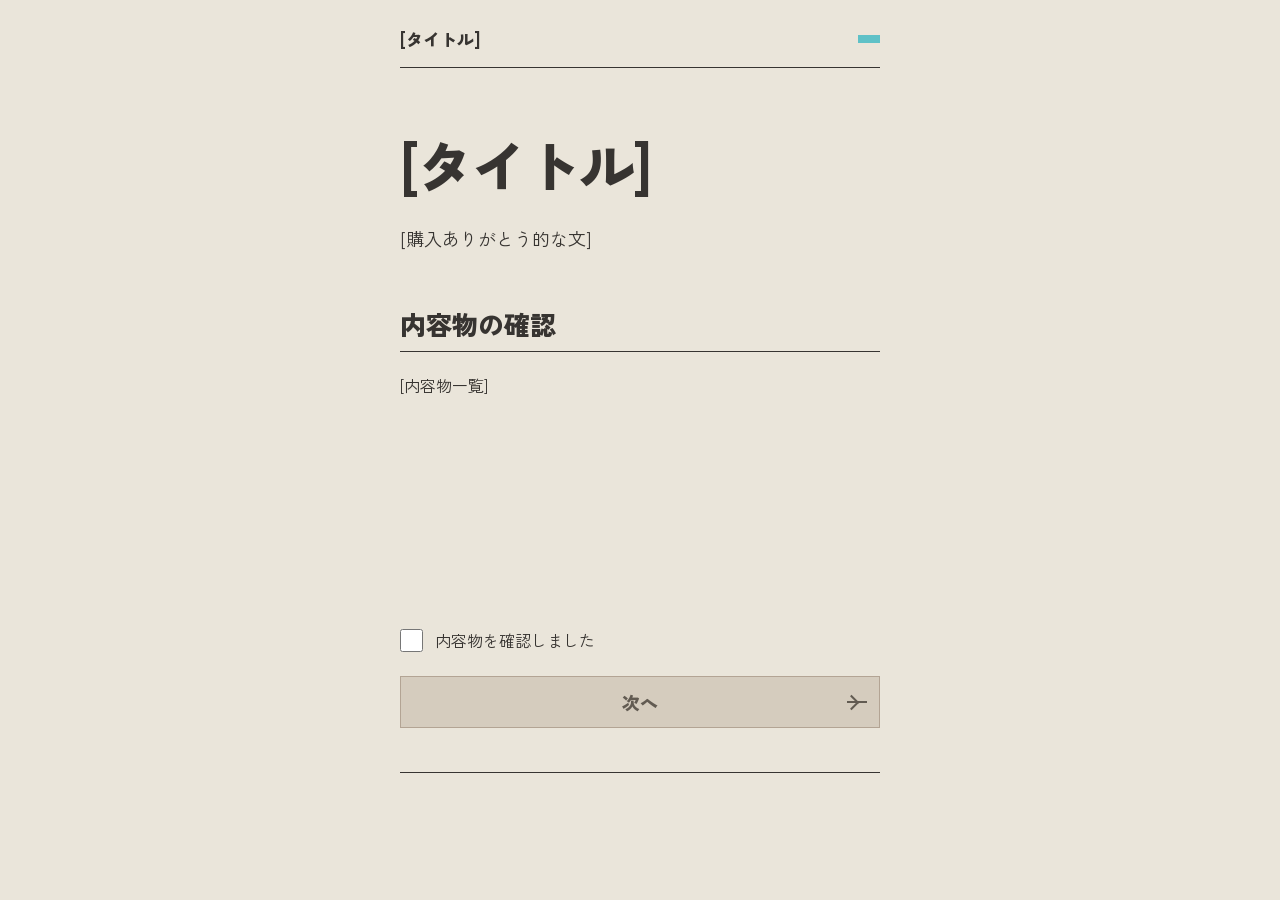
==== index.html @ 106fd38e "Publish puzzle companion website" ====
<!doctype html>
<html lang="ja">
<head>
  <meta charset="utf-8">
  <meta name="viewport" content="width=device-width, initial-scale=1">
  <meta name="theme-color" content="#eae5da">
  <meta name="robots" content="noindex,nofollow">
  <title>[タイトル]</title>
  <link rel="icon" href="data:,">
  <link rel="stylesheet" href="./styles.css">
  <script type="module" src="./app.mjs"></script>
</head>
<body>
  <header class="site-header"><a href="#top">[タイトル]</a><span class="header-mark" aria-hidden="true"></span></header>
  <main id="top">
    <section class="welcome" aria-labelledby="welcome-title">
      <h1 id="welcome-title">[タイトル]</h1>
      <p class="intro-copy">[購入ありがとう的な文]</p>
      <div class="contents"><h2>内容物の確認</h2><p>[内容物一覧]</p></div>
      <div class="start-controls"><label class="confirmation"><input id="contents-confirmed" type="checkbox">内容物を確認しました</label>
      <button id="start" class="primary" disabled>次へ<span class="arrow" aria-hidden="true"></span></button></div>
    </section>
    <div id="journey"></div>
    <p id="global-status" role="status" aria-live="polite"></p>
    <button id="retry" class="text-button" hidden>読み込みを再試行</button>
    <noscript>このページを遊ぶにはJavaScriptを有効にしてください。</noscript>
  </main>
  <footer><button id="reset" class="text-button" hidden>最初からやり直す</button></footer>
  <dialog id="reset-dialog"><h2>最初からやり直しますか？</h2><p>この端末に保存した進行状況を消去します。</p><form method="dialog"><button value="cancel" autofocus>戻る</button><button value="reset">やり直す</button></form></dialog>
<dialog id="incomplete-dialog" role="alertdialog" aria-labelledby="incomplete-message"><p id="incomplete-message">すべての回答欄を埋める必要があります。</p><form method="dialog"><button autofocus>OK</button></form></dialog>
</body>
</html>
---- styles.css ----
@font-face{font-family:Zen;src:url('./assets/ZenKakuGothicNew-Regular.ttf') format('truetype');font-weight:400;font-display:swap}
@font-face{font-family:Zen;src:url('./assets/ZenKakuGothicNew-Black.ttf') format('truetype');font-weight:900;font-display:swap}
:root{--base:#eae5da;--ink:#373431;--sub:#b3a494;--accent:#5fc1c7;--surface:#f8f5ef;--step:#373431;--step-ink:#fff;--error:#a62516;font-family:Zen,'Hiragino Kaku Gothic ProN','Yu Gothic',sans-serif;color:var(--ink);background:var(--base);font-synthesis:none;scroll-behavior:smooth;scrollbar-color:var(--sub) var(--base)}
*{box-sizing:border-box}body{margin:0;padding:0 24px}button,input,a{-webkit-tap-highlight-color:transparent}button,input{font:inherit}button{cursor:pointer}button:disabled{cursor:default}a{color:inherit;text-underline-offset:4px}::selection{background:var(--accent);color:var(--ink)}:focus-visible{outline:3px solid var(--accent);outline-offset:4px}button:focus-visible,input:focus-visible{outline-color:var(--ink)}[hidden]{display:none!important}
.site-header,main,footer{width:min(100%,480px);margin-inline:auto}.site-header{padding:26px 0 16px;border-bottom:1px solid var(--ink);display:flex;align-items:center;justify-content:space-between}.site-header a{font-size:17px;font-weight:900;text-decoration:none}.header-mark{width:22px;height:8px;background:var(--accent)}h1,h2,h3,p{margin:0}h1,h2,h3{font-weight:900;line-height:1.3}h1{font-size:clamp(38px,10vw,56px);letter-spacing:-.035em;margin:46px 0 20px}p{line-height:1.9;font-size:16px;white-space:pre-line}.intro-copy{font-size:18px}.welcome{min-height:min(740px,calc(100svh - 150px));display:flex;flex-direction:column}.contents{margin-top:52px}.contents h2{font-size:26px;border-bottom:1px solid var(--ink);padding-bottom:10px}.contents p{padding-top:18px}.start-controls{margin-top:auto;padding-top:70px}.confirmation{display:flex;align-items:center;gap:12px;font-size:16px;cursor:pointer;margin-bottom:24px}.confirmation input{width:23px;height:23px;accent-color:var(--ink);margin:0;flex:none}.primary{border:1px solid transparent;border-radius:0;display:flex;align-items:center;justify-content:center;gap:20px;width:100%;min-height:52px;padding:12px 38px;font-size:18px;font-weight:900;color:var(--step-ink);background:var(--step);position:relative;transition:background .18s,transform .18s}.primary:hover:not(:disabled){filter:brightness(.92)}.primary:active:not(:disabled){transform:translateY(1px)}.primary:disabled{background:#d5ccbe;color:#625b52;border-color:var(--sub)}.arrow{width:20px;height:12px;position:absolute;right:22px;top:calc(50% - 6px)}.arrow:before{content:'';position:absolute;width:20px;height:2px;background:currentColor;top:5px}.arrow:after{content:'';position:absolute;width:9px;height:9px;right:0;top:1px;border-top:2px solid currentColor;border-right:2px solid currentColor;transform:rotate(45deg)}
.chapter{padding-top:64px;scroll-margin-top:24px}.chapter+.chapter{margin-top:44px}.chapter-heading{font-size:clamp(44px,14vw,70px);letter-spacing:-.04em;border-bottom:2px solid var(--step);padding-bottom:9px;color:var(--step);line-height:1.1}.chapter[data-number="3"] .chapter-heading{color:var(--ink)}.chapter-body{margin-top:18px}.introduction .chapter-heading{font-size:42px}.introduction .primary{margin-top:32px}.answer-form{margin-top:44px;scroll-margin-top:16px}.fields{display:grid;gap:10px;counter-reset:answer}.answer-row{display:grid;grid-template-columns:minmax(0,1fr) 24px;align-items:center;gap:12px;min-width:0}.answer-row input{border:1px solid var(--sub);background:var(--surface);color:var(--ink);width:100%;min-width:0;height:44px;border-radius:0;padding:6px 12px;font-size:16px;caret-color:var(--step)}.answer-row input::placeholder{color:#70685f;opacity:1}.answer-row input:focus{border-color:var(--step)}.answer-row[data-result="correct"] input{border-color:#007c54}.answer-row[data-result="incorrect"] input{border-color:var(--error)}.result{width:24px;height:24px;display:grid;place-items:center;color:var(--sub)}.result svg{width:21px;height:21px;fill:none;stroke:currentColor;stroke-width:2.5;stroke-linecap:round;stroke-linejoin:round}.answer-row[data-result="correct"] .result{color:#007c54}.answer-row[data-result="incorrect"] .result{color:var(--error)}.treasure-label{font-size:14px;font-weight:900;margin:14px 0 6px}.form-status{min-height:28px;font-size:13px;line-height:1.5;padding-top:8px}.answer-form .primary{margin-top:10px}.complete-note{font-size:16px;font-weight:900;color:var(--step);padding:16px 0;border-bottom:1px solid var(--sub)}.chapter[data-number="3"] .complete-note{color:var(--ink)}.area{margin-top:32px}.area-placeholder{min-height:180px;border:1px solid var(--sub);display:grid;place-items:center;padding:20px;font-size:14px;text-align:center;background:transparent}.area img{display:block;width:100%;height:auto}.continue{margin-top:24px}.clear-title{font-size:64px;letter-spacing:-.04em;border-bottom:2px solid var(--ink);padding-bottom:12px}.clear .chapter-body{margin-bottom:24px}.clear-links{margin:24px 0;display:grid;gap:12px}.pending-link{border-bottom:1px solid var(--sub);padding:14px 0;font-size:15px}.text-button{border:0;background:none;text-decoration:underline;text-underline-offset:4px;font-size:13px;padding:8px 0;color:var(--ink)}footer{margin-top:44px;padding:18px 0 30px;border-top:1px solid var(--ink);display:flex;justify-content:space-between;align-items:center;font-size:12px;gap:18px}#global-status{font-size:14px;margin-top:16px}dialog{width:min(90%,420px);border:1px solid var(--ink);padding:28px;background:var(--base);color:var(--ink)}dialog::backdrop{background:#37343188}dialog h2{font-size:22px;margin-bottom:16px}dialog form{display:flex;justify-content:flex-end;gap:20px;margin-top:24px}dialog button{padding:10px 16px;border:1px solid var(--ink);background:var(--ink);color:var(--base);font-size:16px}dialog button[value="cancel"]{background:transparent;color:var(--ink)}
.reveal{animation:unfold .45s cubic-bezier(.16,1,.3,1)}@keyframes unfold{from{clip-path:inset(0 0 30% 0);transform:translateY(12px)}to{clip-path:inset(0);transform:translateY(0)}}
@media(min-width:800px){body{padding-inline:48px}.site-header,main,footer{max-width:480px}.welcome{min-height:660px}h1{margin-top:60px}.chapter{padding-top:72px}}
@media(max-height:740px){.welcome{min-height:calc(100svh - 150px)}.start-controls{padding-top:38px}.contents{margin-top:32px}.answer-form{margin-top:28px}.fields{gap:6px}.answer-row input{height:38px}.treasure-label{margin-top:10px}.answer-form .primary{min-height:44px;padding-block:8px}}
@media(max-height:500px) and (min-width:500px){.fields{grid-template-columns:1fr 1fr;column-gap:16px}.answer-row{gap:6px;grid-template-columns:minmax(0,1fr) 20px}.answer-form{margin-top:24px}.treasure-label{margin:4px 0 3px;line-height:1.3}.form-status{min-height:22px;padding-top:4px}.answer-form .primary{margin-top:6px}.welcome{min-height:auto}.start-controls{padding-top:36px}}
@media(prefers-reduced-motion:reduce){:root{scroll-behavior:auto}*,*:before,*:after{animation:none!important;transition:none!important}}

.answer-form .form-status:empty{display:none}.answer-form > .primary{margin-top:24px}
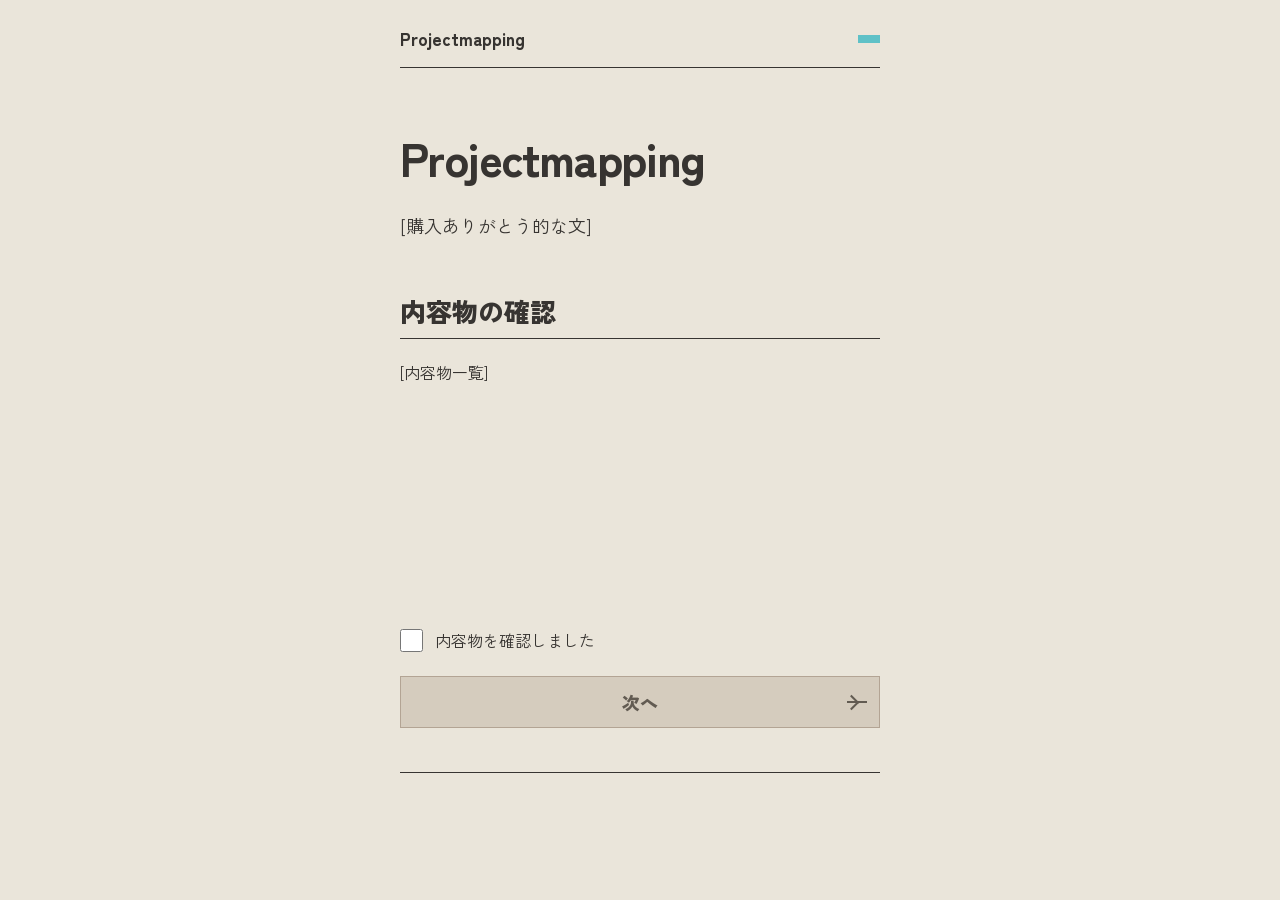
==== commit 11d9e343: "Add story copy and stable text reveal with Area headings" ====
--- a/index.html
+++ b/index.html
@@ -5,16 +5,16 @@
   <meta name="viewport" content="width=device-width, initial-scale=1">
   <meta name="theme-color" content="#eae5da">
   <meta name="robots" content="noindex,nofollow">
-  <title>[タイトル]</title>
+  <title>Projectmapping</title>
   <link rel="icon" href="data:,">
   <link rel="stylesheet" href="./styles.css">
   <script type="module" src="./app.mjs"></script>
 </head>
 <body>
-  <header class="site-header"><a href="#top">[タイトル]</a><span class="header-mark" aria-hidden="true"></span></header>
+  <header class="site-header"><a href="#top">Projectmapping</a><span class="header-mark" aria-hidden="true"></span></header>
   <main id="top">
     <section class="welcome" aria-labelledby="welcome-title">
-      <h1 id="welcome-title">[タイトル]</h1>
+      <h1 id="welcome-title">Projectmapping</h1>
       <p class="intro-copy">[購入ありがとう的な文]</p>
       <div class="contents"><h2>内容物の確認</h2><p>[内容物一覧]</p></div>
       <div class="start-controls"><label class="confirmation"><input id="contents-confirmed" type="checkbox">内容物を確認しました</label>
--- a/styles.css
+++ b/styles.css
@@ -11,3 +11,17 @@
 @media(prefers-reduced-motion:reduce){:root{scroll-behavior:auto}*,*:before,*:after{animation:none!important;transition:none!important}}
 
 .answer-form .form-status:empty{display:none}.answer-form > .primary{margin-top:24px}
+
+h1{font-size:clamp(28px,8vw,46px);overflow-wrap:anywhere}
+.clear-title{font-size:clamp(40px,11vw,60px)}
+.story{display:grid;gap:24px}
+.story p,.story li{font-size:16px;line-height:1.9;white-space:pre-line;overflow-wrap:anywhere}
+.story-heading{font-size:21px;margin-top:12px}
+.story-list{margin:0;padding-left:1.4em;display:grid;gap:12px}
+.story-notice{border-left:3px solid var(--step);padding:12px 16px;background:var(--surface)}
+.story .area{margin-top:0}
+.sr-only{position:absolute;width:1px;height:1px;padding:0;margin:-1px;overflow:hidden;clip-path:inset(50%);white-space:nowrap;border:0}
+.typed-char{opacity:0}
+.is-reading .typed-char{animation:letter-in 1ms linear var(--letter-delay) forwards}
+@keyframes letter-in{to{opacity:1}}
+@media(prefers-reduced-motion:reduce){.typed-char{opacity:1}}
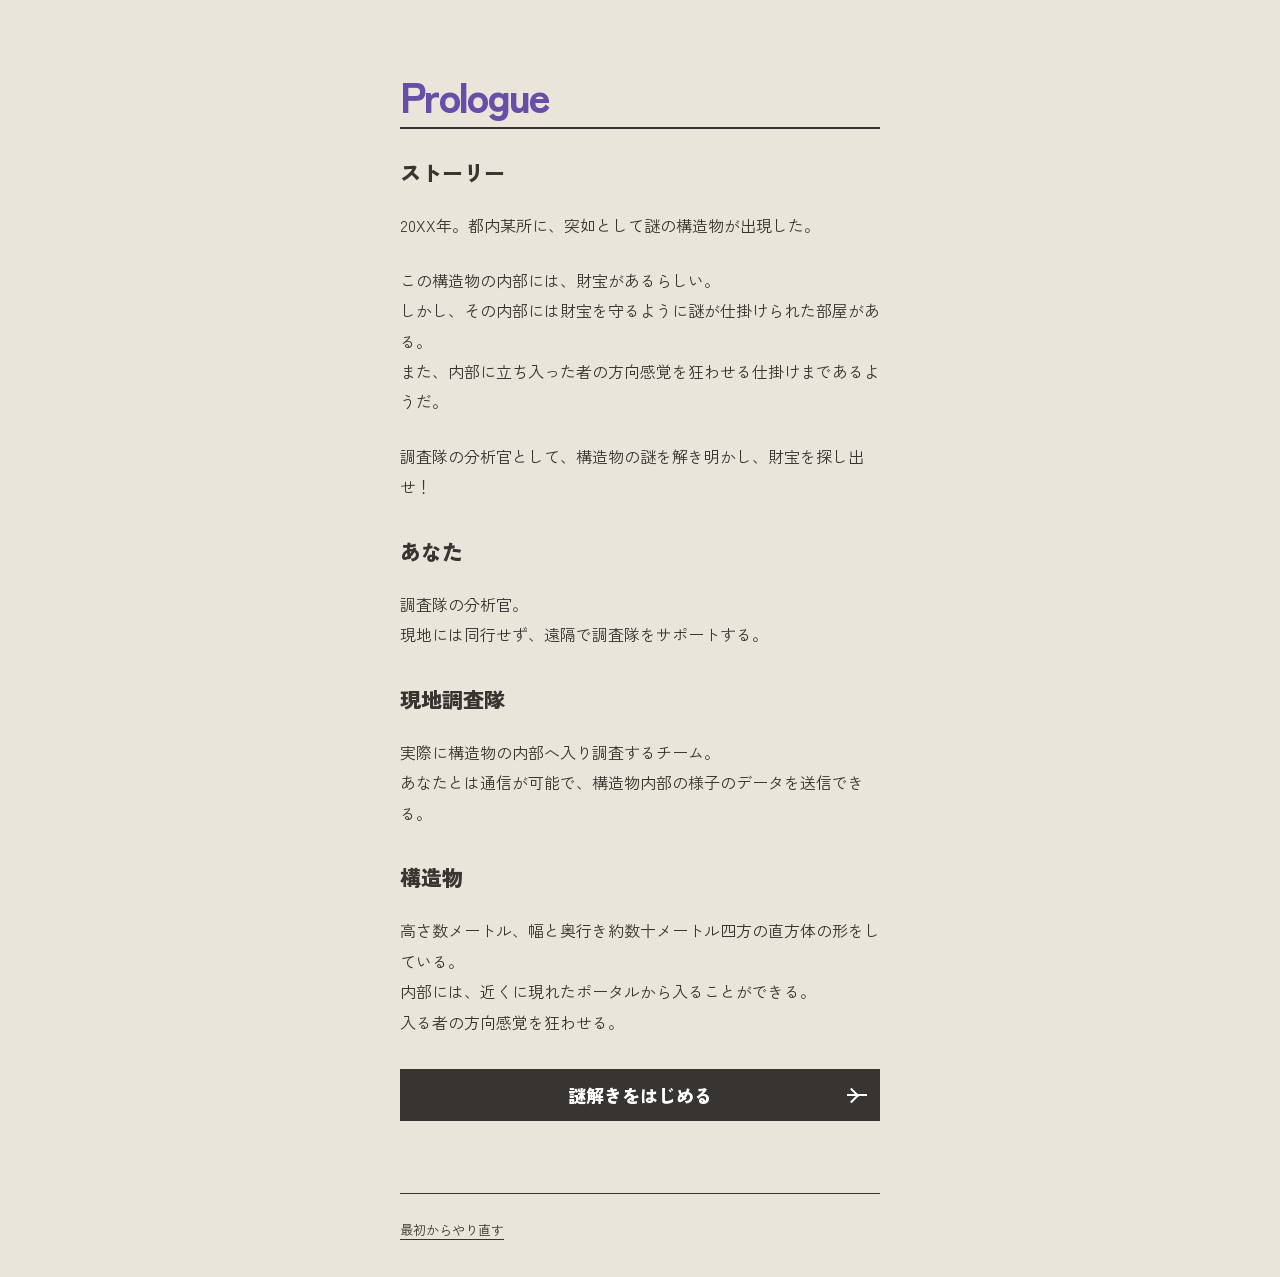
==== commit 579d007b: "Sequence story text, preserve document colors, and start at Prologue" ====
--- a/index.html
+++ b/index.html
@@ -11,15 +11,7 @@
   <script type="module" src="./app.mjs"></script>
 </head>
 <body>
-  <header class="site-header"><a href="#top">Projectmapping</a><span class="header-mark" aria-hidden="true"></span></header>
   <main id="top">
-    <section class="welcome" aria-labelledby="welcome-title">
-      <h1 id="welcome-title">Projectmapping</h1>
-      <p class="intro-copy">[購入ありがとう的な文]</p>
-      <div class="contents"><h2>内容物の確認</h2><p>[内容物一覧]</p></div>
-      <div class="start-controls"><label class="confirmation"><input id="contents-confirmed" type="checkbox">内容物を確認しました</label>
-      <button id="start" class="primary" disabled>次へ<span class="arrow" aria-hidden="true"></span></button></div>
-    </section>
     <div id="journey"></div>
     <p id="global-status" role="status" aria-live="polite"></p>
     <button id="retry" class="text-button" hidden>読み込みを再試行</button>
--- a/styles.css
+++ b/styles.css
@@ -25,3 +25,5 @@
 .is-reading .typed-char{animation:letter-in 1ms linear var(--letter-delay) forwards}
 @keyframes letter-in{to{opacity:1}}
 @media(prefers-reduced-motion:reduce){.typed-char{opacity:1}}
+
+.is-complete .typed-char{opacity:1;animation:none}
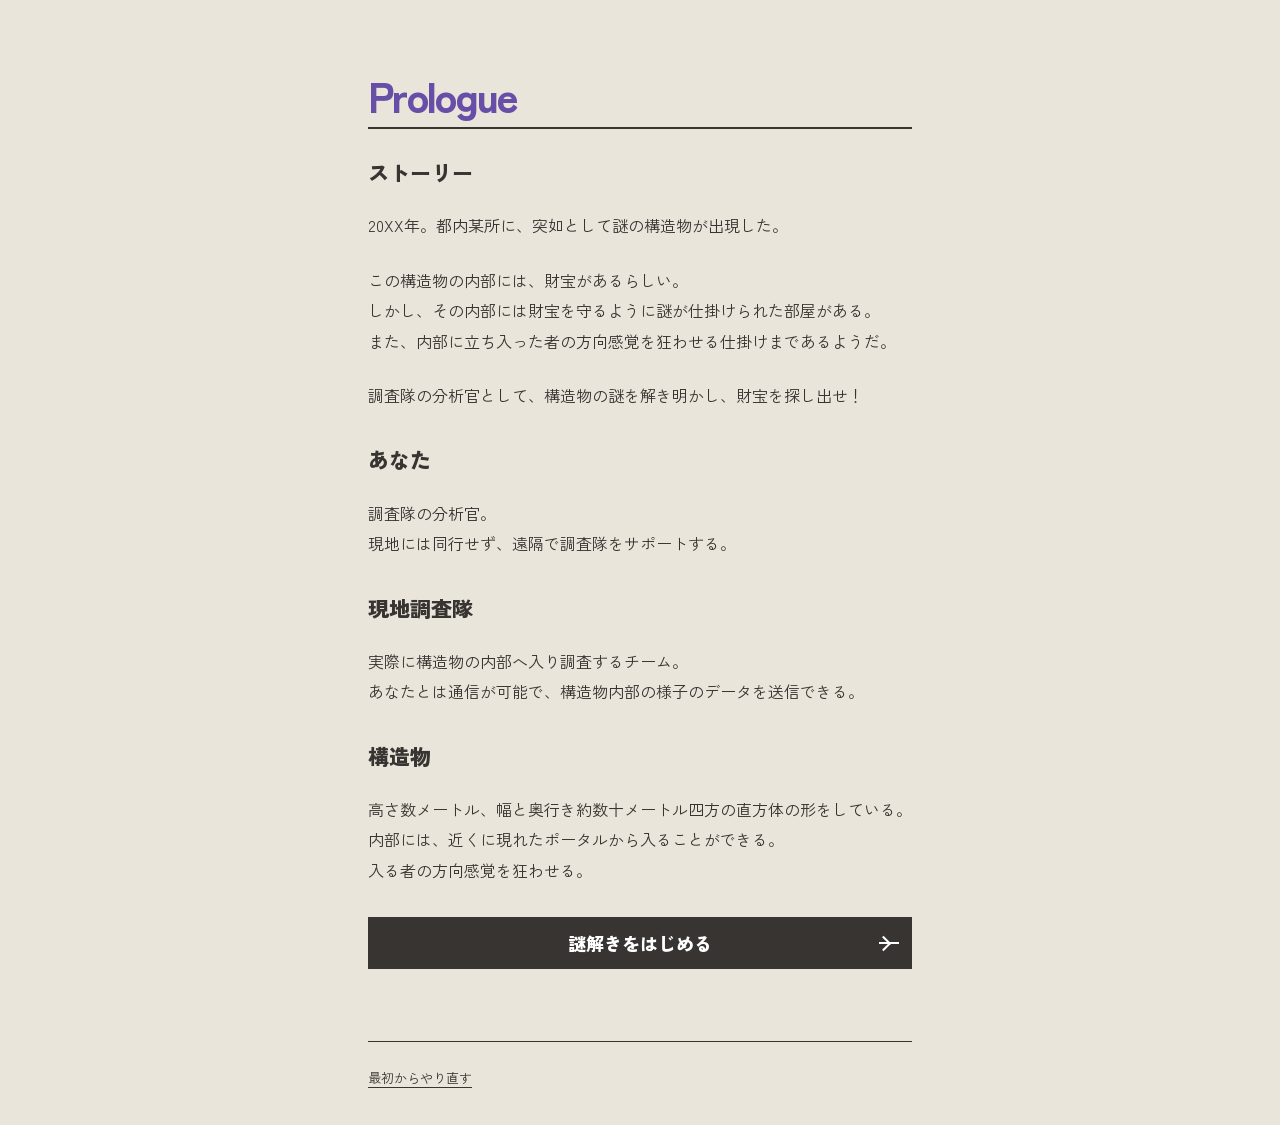
==== commit 55fa5cf0: "Keep solved answer fields across reloads and unify labels" ====
--- a/index.html
+++ b/index.html
@@ -19,6 +19,6 @@
   </main>
   <footer><button id="reset" class="text-button" hidden>最初からやり直す</button></footer>
   <dialog id="reset-dialog"><h2>最初からやり直しますか？</h2><p>この端末に保存した進行状況を消去します。</p><form method="dialog"><button value="cancel" autofocus>戻る</button><button value="reset">やり直す</button></form></dialog>
-<dialog id="incomplete-dialog" role="alertdialog" aria-labelledby="incomplete-message"><p id="incomplete-message">すべての回答欄を埋める必要があります。</p><form method="dialog"><button autofocus>OK</button></form></dialog>
+<dialog id="incomplete-dialog" role="alertdialog" aria-labelledby="incomplete-message"><p id="incomplete-message">すべての解答欄を埋める必要があります。</p><form method="dialog"><button autofocus>OK</button></form></dialog>
 </body>
 </html>
--- a/styles.css
+++ b/styles.css
@@ -1,11 +1,11 @@
 @font-face{font-family:Zen;src:url('./assets/ZenKakuGothicNew-Regular.ttf') format('truetype');font-weight:400;font-display:swap}
 @font-face{font-family:Zen;src:url('./assets/ZenKakuGothicNew-Black.ttf') format('truetype');font-weight:900;font-display:swap}
 :root{--base:#eae5da;--ink:#373431;--sub:#b3a494;--accent:#5fc1c7;--surface:#f8f5ef;--step:#373431;--step-ink:#fff;--error:#a62516;font-family:Zen,'Hiragino Kaku Gothic ProN','Yu Gothic',sans-serif;color:var(--ink);background:var(--base);font-synthesis:none;scroll-behavior:smooth;scrollbar-color:var(--sub) var(--base)}
-*{box-sizing:border-box}body{margin:0;padding:0 24px}button,input,a{-webkit-tap-highlight-color:transparent}button,input{font:inherit}button{cursor:pointer}button:disabled{cursor:default}a{color:inherit;text-underline-offset:4px}::selection{background:var(--accent);color:var(--ink)}:focus-visible{outline:3px solid var(--accent);outline-offset:4px}button:focus-visible,input:focus-visible{outline-color:var(--ink)}[hidden]{display:none!important}
-.site-header,main,footer{width:min(100%,480px);margin-inline:auto}.site-header{padding:26px 0 16px;border-bottom:1px solid var(--ink);display:flex;align-items:center;justify-content:space-between}.site-header a{font-size:17px;font-weight:900;text-decoration:none}.header-mark{width:22px;height:8px;background:var(--accent)}h1,h2,h3,p{margin:0}h1,h2,h3{font-weight:900;line-height:1.3}h1{font-size:clamp(38px,10vw,56px);letter-spacing:-.035em;margin:46px 0 20px}p{line-height:1.9;font-size:16px;white-space:pre-line}.intro-copy{font-size:18px}.welcome{min-height:min(740px,calc(100svh - 150px));display:flex;flex-direction:column}.contents{margin-top:52px}.contents h2{font-size:26px;border-bottom:1px solid var(--ink);padding-bottom:10px}.contents p{padding-top:18px}.start-controls{margin-top:auto;padding-top:70px}.confirmation{display:flex;align-items:center;gap:12px;font-size:16px;cursor:pointer;margin-bottom:24px}.confirmation input{width:23px;height:23px;accent-color:var(--ink);margin:0;flex:none}.primary{border:1px solid transparent;border-radius:0;display:flex;align-items:center;justify-content:center;gap:20px;width:100%;min-height:52px;padding:12px 38px;font-size:18px;font-weight:900;color:var(--step-ink);background:var(--step);position:relative;transition:background .18s,transform .18s}.primary:hover:not(:disabled){filter:brightness(.92)}.primary:active:not(:disabled){transform:translateY(1px)}.primary:disabled{background:#d5ccbe;color:#625b52;border-color:var(--sub)}.arrow{width:20px;height:12px;position:absolute;right:22px;top:calc(50% - 6px)}.arrow:before{content:'';position:absolute;width:20px;height:2px;background:currentColor;top:5px}.arrow:after{content:'';position:absolute;width:9px;height:9px;right:0;top:1px;border-top:2px solid currentColor;border-right:2px solid currentColor;transform:rotate(45deg)}
-.chapter{padding-top:64px;scroll-margin-top:24px}.chapter+.chapter{margin-top:44px}.chapter-heading{font-size:clamp(44px,14vw,70px);letter-spacing:-.04em;border-bottom:2px solid var(--step);padding-bottom:9px;color:var(--step);line-height:1.1}.chapter[data-number="3"] .chapter-heading{color:var(--ink)}.chapter-body{margin-top:18px}.introduction .chapter-heading{font-size:42px}.introduction .primary{margin-top:32px}.answer-form{margin-top:44px;scroll-margin-top:16px}.fields{display:grid;gap:10px;counter-reset:answer}.answer-row{display:grid;grid-template-columns:minmax(0,1fr) 24px;align-items:center;gap:12px;min-width:0}.answer-row input{border:1px solid var(--sub);background:var(--surface);color:var(--ink);width:100%;min-width:0;height:44px;border-radius:0;padding:6px 12px;font-size:16px;caret-color:var(--step)}.answer-row input::placeholder{color:#70685f;opacity:1}.answer-row input:focus{border-color:var(--step)}.answer-row[data-result="correct"] input{border-color:#007c54}.answer-row[data-result="incorrect"] input{border-color:var(--error)}.result{width:24px;height:24px;display:grid;place-items:center;color:var(--sub)}.result svg{width:21px;height:21px;fill:none;stroke:currentColor;stroke-width:2.5;stroke-linecap:round;stroke-linejoin:round}.answer-row[data-result="correct"] .result{color:#007c54}.answer-row[data-result="incorrect"] .result{color:var(--error)}.treasure-label{font-size:14px;font-weight:900;margin:14px 0 6px}.form-status{min-height:28px;font-size:13px;line-height:1.5;padding-top:8px}.answer-form .primary{margin-top:10px}.complete-note{font-size:16px;font-weight:900;color:var(--step);padding:16px 0;border-bottom:1px solid var(--sub)}.chapter[data-number="3"] .complete-note{color:var(--ink)}.area{margin-top:32px}.area-placeholder{min-height:180px;border:1px solid var(--sub);display:grid;place-items:center;padding:20px;font-size:14px;text-align:center;background:transparent}.area img{display:block;width:100%;height:auto}.continue{margin-top:24px}.clear-title{font-size:64px;letter-spacing:-.04em;border-bottom:2px solid var(--ink);padding-bottom:12px}.clear .chapter-body{margin-bottom:24px}.clear-links{margin:24px 0;display:grid;gap:12px}.pending-link{border-bottom:1px solid var(--sub);padding:14px 0;font-size:15px}.text-button{border:0;background:none;text-decoration:underline;text-underline-offset:4px;font-size:13px;padding:8px 0;color:var(--ink)}footer{margin-top:44px;padding:18px 0 30px;border-top:1px solid var(--ink);display:flex;justify-content:space-between;align-items:center;font-size:12px;gap:18px}#global-status{font-size:14px;margin-top:16px}dialog{width:min(90%,420px);border:1px solid var(--ink);padding:28px;background:var(--base);color:var(--ink)}dialog::backdrop{background:#37343188}dialog h2{font-size:22px;margin-bottom:16px}dialog form{display:flex;justify-content:flex-end;gap:20px;margin-top:24px}dialog button{padding:10px 16px;border:1px solid var(--ink);background:var(--ink);color:var(--base);font-size:16px}dialog button[value="cancel"]{background:transparent;color:var(--ink)}
+*{box-sizing:border-box}body{margin:0;padding:0 clamp(18px,5vw,32px);padding-left:max(clamp(18px,5vw,32px),env(safe-area-inset-left));padding-right:max(clamp(18px,5vw,32px),env(safe-area-inset-right))}button,input,a{-webkit-tap-highlight-color:transparent}button,input{font:inherit}button{cursor:pointer}button:disabled{cursor:default}a{color:inherit;text-underline-offset:4px}::selection{background:var(--accent);color:var(--ink)}:focus-visible{outline:3px solid var(--accent);outline-offset:4px}button:focus-visible,input:focus-visible{outline-color:var(--ink)}[hidden]{display:none!important}
+.site-header,main,footer{width:min(100%,544px);margin-inline:auto}.site-header{padding:26px 0 16px;border-bottom:1px solid var(--ink);display:flex;align-items:center;justify-content:space-between}.site-header a{font-size:17px;font-weight:900;text-decoration:none}.header-mark{width:22px;height:8px;background:var(--accent)}h1,h2,h3,p{margin:0}h1,h2,h3{font-weight:900;line-height:1.3}h1{font-size:clamp(38px,10vw,56px);letter-spacing:-.035em;margin:46px 0 20px}p{line-height:1.9;font-size:16px;white-space:pre-line}.intro-copy{font-size:18px}.welcome{min-height:min(740px,calc(100svh - 150px));display:flex;flex-direction:column}.contents{margin-top:52px}.contents h2{font-size:26px;border-bottom:1px solid var(--ink);padding-bottom:10px}.contents p{padding-top:18px}.start-controls{margin-top:auto;padding-top:70px}.confirmation{display:flex;align-items:center;gap:12px;font-size:16px;cursor:pointer;margin-bottom:24px}.confirmation input{width:23px;height:23px;accent-color:var(--ink);margin:0;flex:none}.primary{border:1px solid transparent;border-radius:0;display:flex;align-items:center;justify-content:center;gap:20px;width:100%;min-height:52px;padding:12px 38px;font-size:18px;font-weight:900;color:var(--step-ink);background:var(--step);position:relative;transition:background .18s,transform .18s}.primary:hover:not(:disabled){filter:brightness(.92)}.primary:active:not(:disabled){transform:translateY(1px)}.primary:disabled{background:#d5ccbe;color:#625b52;border-color:var(--sub)}.arrow{width:20px;height:12px;position:absolute;right:22px;top:calc(50% - 6px)}.arrow:before{content:'';position:absolute;width:20px;height:2px;background:currentColor;top:5px}.arrow:after{content:'';position:absolute;width:9px;height:9px;right:0;top:1px;border-top:2px solid currentColor;border-right:2px solid currentColor;transform:rotate(45deg)}
+.chapter{padding-top:64px;scroll-margin-top:24px}.chapter+.chapter{margin-top:44px}.chapter-heading{font-size:clamp(38px,11vw,60px);letter-spacing:-.04em;border-bottom:2px solid var(--step);padding-bottom:9px;color:var(--step);line-height:1.1}.chapter[data-number="3"] .chapter-heading{color:var(--ink)}.chapter-body{margin-top:18px}.introduction .chapter-heading{font-size:clamp(34px,9vw,42px)}.introduction .primary{margin-top:32px}.answer-form{margin-top:44px;scroll-margin-top:16px}.fields{display:grid;gap:10px;counter-reset:answer}.answer-row{display:grid;grid-template-columns:minmax(0,1fr) 24px;align-items:center;gap:12px;min-width:0}.answer-row input{border:1px solid var(--sub);background:var(--surface);color:var(--ink);width:100%;min-width:0;height:44px;border-radius:0;padding:6px 12px;font-size:16px;caret-color:var(--step)}.answer-row input::placeholder{color:#70685f;opacity:1}.answer-row input:focus{border-color:var(--step)}.answer-row[data-result="correct"] input{border-color:#007c54}.answer-row[data-result="incorrect"] input{border-color:var(--error)}.result{width:24px;height:24px;display:grid;place-items:center;color:var(--sub)}.result svg{width:21px;height:21px;fill:none;stroke:currentColor;stroke-width:2.5;stroke-linecap:round;stroke-linejoin:round}.answer-row[data-result="correct"] .result{color:#007c54}.answer-row[data-result="incorrect"] .result{color:var(--error)}.treasure-label{font-size:14px;font-weight:900;margin:14px 0 6px}.form-status{min-height:28px;font-size:13px;line-height:1.5;padding-top:8px}.answer-form .primary{margin-top:10px}.complete-note{font-size:16px;font-weight:900;color:var(--step);padding:16px 0;border-bottom:1px solid var(--sub)}.chapter[data-number="3"] .complete-note{color:var(--ink)}.area{margin-top:32px}.area-placeholder{min-height:180px;border:1px solid var(--sub);display:grid;place-items:center;padding:20px;font-size:14px;text-align:center;background:transparent}.area img{display:block;width:100%;height:auto}.continue{margin-top:24px}.clear-title{font-size:64px;letter-spacing:-.04em;border-bottom:2px solid var(--ink);padding-bottom:12px}.clear .chapter-body{margin-bottom:24px}.clear-links{margin:24px 0;display:grid;gap:12px}.pending-link{border-bottom:1px solid var(--sub);padding:14px 0;font-size:15px}.text-button{border:0;background:none;text-decoration:underline;text-underline-offset:4px;font-size:13px;padding:8px 0;color:var(--ink)}footer{margin-top:44px;padding:18px 0 30px;border-top:1px solid var(--ink);display:flex;justify-content:space-between;align-items:center;font-size:12px;gap:18px}#global-status{font-size:14px;margin-top:16px}dialog{width:min(90%,420px);border:1px solid var(--ink);padding:28px;background:var(--base);color:var(--ink)}dialog::backdrop{background:#37343188}dialog h2{font-size:22px;margin-bottom:16px}dialog form{display:flex;justify-content:flex-end;gap:20px;margin-top:24px}dialog button{padding:10px 16px;border:1px solid var(--ink);background:var(--ink);color:var(--base);font-size:16px}dialog button[value="cancel"]{background:transparent;color:var(--ink)}
 .reveal{animation:unfold .45s cubic-bezier(.16,1,.3,1)}@keyframes unfold{from{clip-path:inset(0 0 30% 0);transform:translateY(12px)}to{clip-path:inset(0);transform:translateY(0)}}
-@media(min-width:800px){body{padding-inline:48px}.site-header,main,footer{max-width:480px}.welcome{min-height:660px}h1{margin-top:60px}.chapter{padding-top:72px}}
+@media(min-width:800px){body{padding-inline:48px}.site-header,main,footer{max-width:544px}.welcome{min-height:660px}h1{margin-top:60px}.chapter{padding-top:72px}}
 @media(max-height:740px){.welcome{min-height:calc(100svh - 150px)}.start-controls{padding-top:38px}.contents{margin-top:32px}.answer-form{margin-top:28px}.fields{gap:6px}.answer-row input{height:38px}.treasure-label{margin-top:10px}.answer-form .primary{min-height:44px;padding-block:8px}}
 @media(max-height:500px) and (min-width:500px){.fields{grid-template-columns:1fr 1fr;column-gap:16px}.answer-row{gap:6px;grid-template-columns:minmax(0,1fr) 20px}.answer-form{margin-top:24px}.treasure-label{margin:4px 0 3px;line-height:1.3}.form-status{min-height:22px;padding-top:4px}.answer-form .primary{margin-top:6px}.welcome{min-height:auto}.start-controls{padding-top:36px}}
 @media(prefers-reduced-motion:reduce){:root{scroll-behavior:auto}*,*:before,*:after{animation:none!important;transition:none!important}}
@@ -14,9 +14,9 @@
 
 h1{font-size:clamp(28px,8vw,46px);overflow-wrap:anywhere}
 .clear-title{font-size:clamp(40px,11vw,60px)}
-.story{display:grid;gap:24px}
-.story p,.story li{font-size:16px;line-height:1.9;white-space:pre-line;overflow-wrap:anywhere}
-.story-heading{font-size:21px;margin-top:12px}
+.story{display:grid;gap:clamp(20px,5vw,24px)}
+.story p,.story li{font-size:clamp(15px,calc(13px + .625vw),16px);line-height:1.9;white-space:pre-line;overflow-wrap:anywhere}
+.story-heading{font-size:clamp(19px,5vw,21px);margin-top:12px}
 .story-list{margin:0;padding-left:1.4em;display:grid;gap:12px}
 .story-notice{border-left:3px solid var(--step);padding:12px 16px;background:var(--surface)}
 .story .area{margin-top:0}
@@ -27,3 +27,6 @@
 @media(prefers-reduced-motion:reduce){.typed-char{opacity:1}}
 
 .is-complete .typed-char{opacity:1;animation:none}
+
+.story-dialogue{position:relative;margin-left:8px;padding:clamp(12px,3.5vw,16px);border:1px solid var(--sub);border-radius:4px;background:var(--surface)}
+.story-dialogue::before{content:'';position:absolute;left:-7px;top:22px;width:12px;height:12px;background:var(--surface);border-left:1px solid var(--sub);border-bottom:1px solid var(--sub);transform:rotate(45deg)}
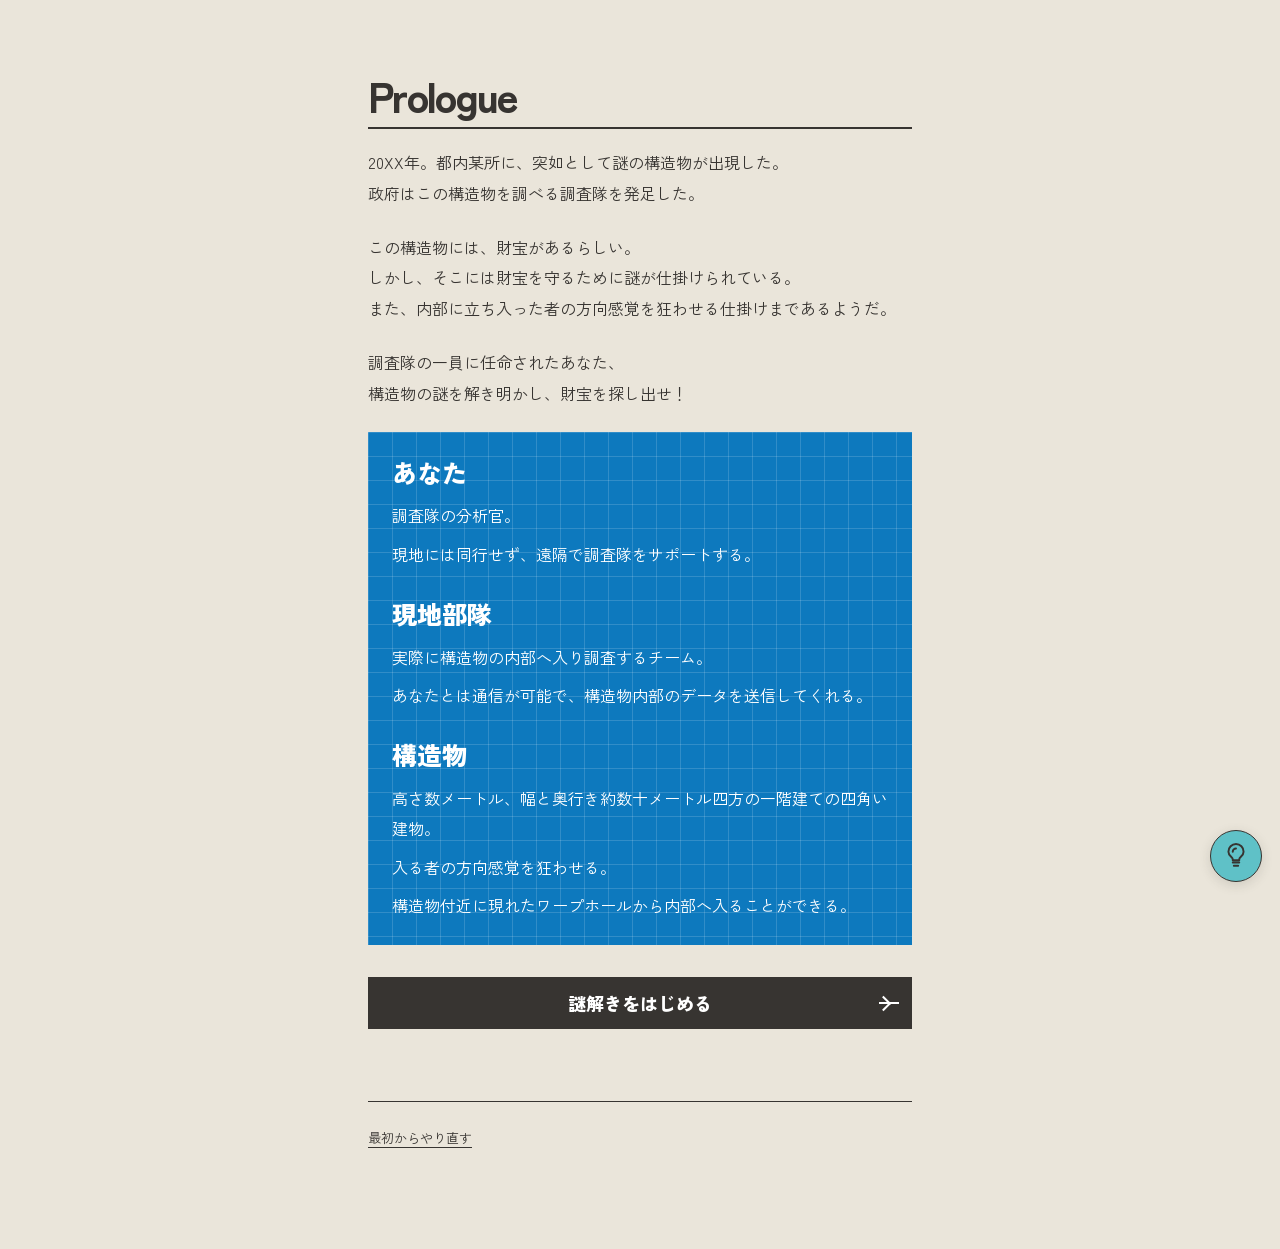
==== commit d123ec7a: "Add fixed hint button placeholder" ====
--- a/index.html
+++ b/index.html
@@ -20,5 +20,9 @@
   <footer><button id="reset" class="text-button" hidden>最初からやり直す</button></footer>
   <dialog id="reset-dialog"><h2>最初からやり直しますか？</h2><p>この端末に保存した進行状況を消去します。</p><form method="dialog"><button value="cancel" autofocus>戻る</button><button value="reset">やり直す</button></form></dialog>
 <dialog id="incomplete-dialog" role="alertdialog" aria-labelledby="incomplete-message"><p id="incomplete-message">すべての解答欄を埋める必要があります。</p><form method="dialog"><button autofocus>OK</button></form></dialog>
+  <!-- Set the hint destination here when the hint site is ready. -->
+  <button class="hint-button" type="button" aria-label="ヒント（準備中）" aria-disabled="true" title="ヒント（準備中）">
+    <svg viewBox="0 0 24 24" aria-hidden="true" focusable="false"><path d="M9 18h6M10 21h4M9 15c0-2-4-3-4-7a7 7 0 0 1 14 0c0 4-4 5-4 7v1H9z"/><path d="M12 5a3 3 0 0 0-3 3"/></svg>
+  </button>
 </body>
 </html>
--- a/styles.css
+++ b/styles.css
@@ -30,3 +30,26 @@
 
 .story-dialogue{position:relative;margin-left:8px;padding:clamp(12px,3.5vw,16px);border:1px solid var(--sub);border-radius:4px;background:var(--surface)}
 .story-dialogue::before{content:'';position:absolute;left:-7px;top:22px;width:12px;height:12px;background:var(--surface);border-left:1px solid var(--sub);border-bottom:1px solid var(--sub);transform:rotate(45deg)}
+
+.answer-form .primary:disabled{background:var(--step);color:var(--step-ink);border-color:transparent}
+
+/* Document v2: complete speech bubbles, instruction panels and connected concept panels. */
+.story-notice{background:#fff;border:0;color:var(--step);text-align:center;font-weight:900;padding:18px 16px}
+.chapter[data-number="3"] .story-notice{color:#82731e}
+.bonus .story-notice{color:var(--ink)}
+.concept-panel{background-color:#0d79be;background-image:linear-gradient(#ffffff26 1px,transparent 1px),linear-gradient(90deg,#ffffff26 1px,transparent 1px);background-size:24px 24px;color:#fff;padding:24px clamp(16px,4vw,24px)}
+.concept-item+.concept-item{margin-top:28px}
+.concept-title{font-size:clamp(21px,5.5vw,25px);margin-bottom:12px;color:#fff}
+.concept-item p+p{margin-top:8px}
+.concept-item .area{margin-top:20px;background:#fff}
+.speech-pending{opacity:0;transform:translateY(6px);transition:opacity .28s ease,transform .28s ease}
+.speech-pending.speech-visible{opacity:1;transform:none}
+.bonus .chapter-heading{color:var(--ink)}
+@media(prefers-reduced-motion:reduce){.speech-pending{opacity:1;transform:none}}
+
+.bonus .chapter-heading{font-size:clamp(28px,7vw,42px)}.bonus .complete-note{color:var(--ink)}
+
+/* Persistent hint entry; destination will be supplied later. */
+.hint-button{position:fixed;right:max(18px,env(safe-area-inset-right));bottom:max(18px,env(safe-area-inset-bottom));z-index:20;display:grid;place-items:center;width:52px;height:52px;padding:0;border:1px solid var(--ink);border-radius:50%;background:var(--accent);color:var(--ink);box-shadow:0 3px 12px #37343126;cursor:default}
+.hint-button svg{width:26px;height:26px;fill:none;stroke:currentColor;stroke-width:1.8;stroke-linecap:round;stroke-linejoin:round}
+footer{padding-bottom:calc(94px + env(safe-area-inset-bottom))}
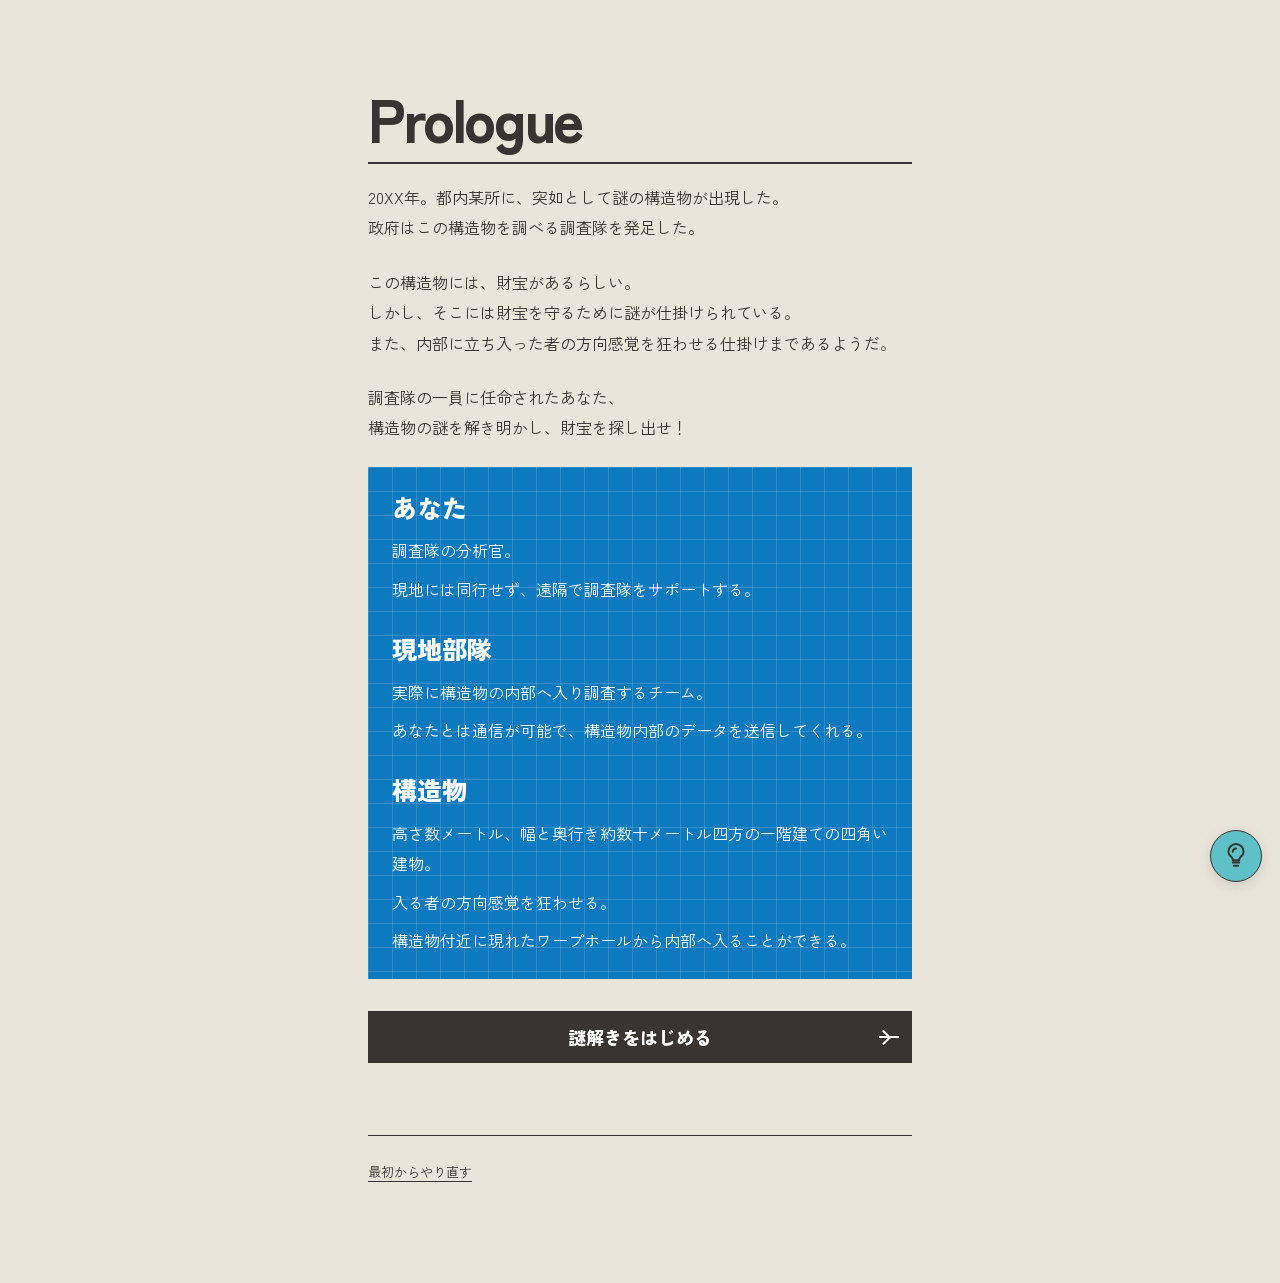
==== commit 8d8c20cf: "Align Prologue heading, space sticky headers and format source" ====
--- a/index.html
+++ b/index.html
@@ -1,28 +1,55 @@
 <!doctype html>
 <html lang="ja">
-<head>
-  <meta charset="utf-8">
-  <meta name="viewport" content="width=device-width, initial-scale=1">
-  <meta name="theme-color" content="#eae5da">
-  <meta name="robots" content="noindex,nofollow">
-  <title>Projectmapping</title>
-  <link rel="icon" href="data:,">
-  <link rel="stylesheet" href="./styles.css">
-  <script type="module" src="./app.mjs"></script>
-</head>
-<body>
-  <main id="top">
-    <div id="journey"></div>
-    <p id="global-status" role="status" aria-live="polite"></p>
-    <button id="retry" class="text-button" hidden>読み込みを再試行</button>
-    <noscript>このページを遊ぶにはJavaScriptを有効にしてください。</noscript>
-  </main>
-  <footer><button id="reset" class="text-button" hidden>最初からやり直す</button></footer>
-  <dialog id="reset-dialog"><h2>最初からやり直しますか？</h2><p>この端末に保存した進行状況を消去します。</p><form method="dialog"><button value="cancel" autofocus>戻る</button><button value="reset">やり直す</button></form></dialog>
-<dialog id="incomplete-dialog" role="alertdialog" aria-labelledby="incomplete-message"><p id="incomplete-message">すべての解答欄を埋める必要があります。</p><form method="dialog"><button autofocus>OK</button></form></dialog>
-  <!-- Set the hint destination here when the hint site is ready. -->
-  <button class="hint-button" type="button" aria-label="ヒント（準備中）" aria-disabled="true" title="ヒント（準備中）">
-    <svg viewBox="0 0 24 24" aria-hidden="true" focusable="false"><path d="M9 18h6M10 21h4M9 15c0-2-4-3-4-7a7 7 0 0 1 14 0c0 4-4 5-4 7v1H9z"/><path d="M12 5a3 3 0 0 0-3 3"/></svg>
-  </button>
-</body>
+  <head>
+    <meta charset="utf-8" />
+    <meta name="viewport" content="width=device-width, initial-scale=1" />
+    <meta name="theme-color" content="#eae5da" />
+    <meta name="robots" content="noindex,nofollow" />
+    <title>Projectmapping</title>
+    <link rel="icon" href="data:," />
+    <link rel="stylesheet" href="./styles.css" />
+    <script type="module" src="./app.mjs"></script>
+  </head>
+  <body>
+    <main id="top">
+      <div id="journey"></div>
+      <p id="global-status" role="status" aria-live="polite"></p>
+      <button id="retry" class="text-button" hidden>読み込みを再試行</button>
+      <noscript>このページを遊ぶにはJavaScriptを有効にしてください。</noscript>
+    </main>
+    <footer>
+      <button id="reset" class="text-button" hidden>最初からやり直す</button>
+    </footer>
+    <dialog id="reset-dialog">
+      <h2>最初からやり直しますか？</h2>
+      <p>この端末に保存した進行状況を消去します。</p>
+      <form method="dialog">
+        <button value="cancel" autofocus>戻る</button
+        ><button value="reset">やり直す</button>
+      </form>
+    </dialog>
+    <dialog
+      id="incomplete-dialog"
+      role="alertdialog"
+      aria-labelledby="incomplete-message"
+    >
+      <p id="incomplete-message">すべての解答欄を埋める必要があります。</p>
+      <form method="dialog"><button autofocus>OK</button></form>
+    </dialog>
+    <!-- Set the hint destination here when the hint site is ready. -->
+    <button
+      class="hint-button"
+      type="button"
+      aria-label="ヒント（準備中）"
+      aria-disabled="true"
+      title="ヒント（準備中）"
+    >
+      <svg viewBox="0 0 24 24" aria-hidden="true" focusable="false">
+        <path
+          d="M9 18h6M10 21h4M9 15c0-2-4-3-4-7a7 7 0 0 1 14 0c0 4-4 5-4 7v1H9z"
+        />
+        <path d="M12 5a3 3 0 0 0-3 3" />
+      </svg>
+    </button>
+  </body>
 </html>
--- a/styles.css
+++ b/styles.css
@@ -1,55 +1,739 @@
-@font-face{font-family:Zen;src:url('./assets/ZenKakuGothicNew-Regular.ttf') format('truetype');font-weight:400;font-display:swap}
-@font-face{font-family:Zen;src:url('./assets/ZenKakuGothicNew-Black.ttf') format('truetype');font-weight:900;font-display:swap}
-:root{--base:#eae5da;--ink:#373431;--sub:#b3a494;--accent:#5fc1c7;--surface:#f8f5ef;--step:#373431;--step-ink:#fff;--error:#a62516;font-family:Zen,'Hiragino Kaku Gothic ProN','Yu Gothic',sans-serif;color:var(--ink);background:var(--base);font-synthesis:none;scroll-behavior:smooth;scrollbar-color:var(--sub) var(--base)}
-*{box-sizing:border-box}body{margin:0;padding:0 clamp(18px,5vw,32px);padding-left:max(clamp(18px,5vw,32px),env(safe-area-inset-left));padding-right:max(clamp(18px,5vw,32px),env(safe-area-inset-right))}button,input,a{-webkit-tap-highlight-color:transparent}button,input{font:inherit}button{cursor:pointer}button:disabled{cursor:default}a{color:inherit;text-underline-offset:4px}::selection{background:var(--accent);color:var(--ink)}:focus-visible{outline:3px solid var(--accent);outline-offset:4px}button:focus-visible,input:focus-visible{outline-color:var(--ink)}[hidden]{display:none!important}
-.site-header,main,footer{width:min(100%,544px);margin-inline:auto}.site-header{padding:26px 0 16px;border-bottom:1px solid var(--ink);display:flex;align-items:center;justify-content:space-between}.site-header a{font-size:17px;font-weight:900;text-decoration:none}.header-mark{width:22px;height:8px;background:var(--accent)}h1,h2,h3,p{margin:0}h1,h2,h3{font-weight:900;line-height:1.3}h1{font-size:clamp(38px,10vw,56px);letter-spacing:-.035em;margin:46px 0 20px}p{line-height:1.9;font-size:16px;white-space:pre-line}.intro-copy{font-size:18px}.welcome{min-height:min(740px,calc(100svh - 150px));display:flex;flex-direction:column}.contents{margin-top:52px}.contents h2{font-size:26px;border-bottom:1px solid var(--ink);padding-bottom:10px}.contents p{padding-top:18px}.start-controls{margin-top:auto;padding-top:70px}.confirmation{display:flex;align-items:center;gap:12px;font-size:16px;cursor:pointer;margin-bottom:24px}.confirmation input{width:23px;height:23px;accent-color:var(--ink);margin:0;flex:none}.primary{border:1px solid transparent;border-radius:0;display:flex;align-items:center;justify-content:center;gap:20px;width:100%;min-height:52px;padding:12px 38px;font-size:18px;font-weight:900;color:var(--step-ink);background:var(--step);position:relative;transition:background .18s,transform .18s}.primary:hover:not(:disabled){filter:brightness(.92)}.primary:active:not(:disabled){transform:translateY(1px)}.primary:disabled{background:#d5ccbe;color:#625b52;border-color:var(--sub)}.arrow{width:20px;height:12px;position:absolute;right:22px;top:calc(50% - 6px)}.arrow:before{content:'';position:absolute;width:20px;height:2px;background:currentColor;top:5px}.arrow:after{content:'';position:absolute;width:9px;height:9px;right:0;top:1px;border-top:2px solid currentColor;border-right:2px solid currentColor;transform:rotate(45deg)}
-.chapter{padding-top:64px;scroll-margin-top:24px}.chapter+.chapter{margin-top:44px}.chapter-heading{font-size:clamp(38px,11vw,60px);letter-spacing:-.04em;border-bottom:2px solid var(--step);padding-bottom:9px;color:var(--step);line-height:1.1}.chapter[data-number="3"] .chapter-heading{color:var(--ink)}.chapter-body{margin-top:18px}.introduction .chapter-heading{font-size:clamp(34px,9vw,42px)}.introduction .primary{margin-top:32px}.answer-form{margin-top:44px;scroll-margin-top:16px}.fields{display:grid;gap:10px;counter-reset:answer}.answer-row{display:grid;grid-template-columns:minmax(0,1fr) 24px;align-items:center;gap:12px;min-width:0}.answer-row input{border:1px solid var(--sub);background:var(--surface);color:var(--ink);width:100%;min-width:0;height:44px;border-radius:0;padding:6px 12px;font-size:16px;caret-color:var(--step)}.answer-row input::placeholder{color:#70685f;opacity:1}.answer-row input:focus{border-color:var(--step)}.answer-row[data-result="correct"] input{border-color:#007c54}.answer-row[data-result="incorrect"] input{border-color:var(--error)}.result{width:24px;height:24px;display:grid;place-items:center;color:var(--sub)}.result svg{width:21px;height:21px;fill:none;stroke:currentColor;stroke-width:2.5;stroke-linecap:round;stroke-linejoin:round}.answer-row[data-result="correct"] .result{color:#007c54}.answer-row[data-result="incorrect"] .result{color:var(--error)}.treasure-label{font-size:14px;font-weight:900;margin:14px 0 6px}.form-status{min-height:28px;font-size:13px;line-height:1.5;padding-top:8px}.answer-form .primary{margin-top:10px}.complete-note{font-size:16px;font-weight:900;color:var(--step);padding:16px 0;border-bottom:1px solid var(--sub)}.chapter[data-number="3"] .complete-note{color:var(--ink)}.area{margin-top:32px}.area-placeholder{min-height:180px;border:1px solid var(--sub);display:grid;place-items:center;padding:20px;font-size:14px;text-align:center;background:transparent}.area img{display:block;width:100%;height:auto}.continue{margin-top:24px}.clear-title{font-size:64px;letter-spacing:-.04em;border-bottom:2px solid var(--ink);padding-bottom:12px}.clear .chapter-body{margin-bottom:24px}.clear-links{margin:24px 0;display:grid;gap:12px}.pending-link{border-bottom:1px solid var(--sub);padding:14px 0;font-size:15px}.text-button{border:0;background:none;text-decoration:underline;text-underline-offset:4px;font-size:13px;padding:8px 0;color:var(--ink)}footer{margin-top:44px;padding:18px 0 30px;border-top:1px solid var(--ink);display:flex;justify-content:space-between;align-items:center;font-size:12px;gap:18px}#global-status{font-size:14px;margin-top:16px}dialog{width:min(90%,420px);border:1px solid var(--ink);padding:28px;background:var(--base);color:var(--ink)}dialog::backdrop{background:#37343188}dialog h2{font-size:22px;margin-bottom:16px}dialog form{display:flex;justify-content:flex-end;gap:20px;margin-top:24px}dialog button{padding:10px 16px;border:1px solid var(--ink);background:var(--ink);color:var(--base);font-size:16px}dialog button[value="cancel"]{background:transparent;color:var(--ink)}
-.reveal{animation:unfold .45s cubic-bezier(.16,1,.3,1)}@keyframes unfold{from{clip-path:inset(0 0 30% 0);transform:translateY(12px)}to{clip-path:inset(0);transform:translateY(0)}}
-@media(min-width:800px){body{padding-inline:48px}.site-header,main,footer{max-width:544px}.welcome{min-height:660px}h1{margin-top:60px}.chapter{padding-top:72px}}
-@media(max-height:740px){.welcome{min-height:calc(100svh - 150px)}.start-controls{padding-top:38px}.contents{margin-top:32px}.answer-form{margin-top:28px}.fields{gap:6px}.answer-row input{height:38px}.treasure-label{margin-top:10px}.answer-form .primary{min-height:44px;padding-block:8px}}
-@media(max-height:500px) and (min-width:500px){.fields{grid-template-columns:1fr 1fr;column-gap:16px}.answer-row{gap:6px;grid-template-columns:minmax(0,1fr) 20px}.answer-form{margin-top:24px}.treasure-label{margin:4px 0 3px;line-height:1.3}.form-status{min-height:22px;padding-top:4px}.answer-form .primary{margin-top:6px}.welcome{min-height:auto}.start-controls{padding-top:36px}}
-@media(prefers-reduced-motion:reduce){:root{scroll-behavior:auto}*,*:before,*:after{animation:none!important;transition:none!important}}
-
-.answer-form .form-status:empty{display:none}.answer-form > .primary{margin-top:24px}
-
-h1{font-size:clamp(28px,8vw,46px);overflow-wrap:anywhere}
-.clear-title{font-size:clamp(40px,11vw,60px)}
-.story{display:grid;gap:clamp(20px,5vw,24px)}
-.story p,.story li{font-size:clamp(15px,calc(13px + .625vw),16px);line-height:1.9;white-space:pre-line;overflow-wrap:anywhere}
-.story-heading{font-size:clamp(19px,5vw,21px);margin-top:12px}
-.story-list{margin:0;padding-left:1.4em;display:grid;gap:12px}
-.story-notice{border-left:3px solid var(--step);padding:12px 16px;background:var(--surface)}
-.story .area{margin-top:0}
-.sr-only{position:absolute;width:1px;height:1px;padding:0;margin:-1px;overflow:hidden;clip-path:inset(50%);white-space:nowrap;border:0}
-.typed-char{opacity:0}
-.is-reading .typed-char{animation:letter-in 1ms linear var(--letter-delay) forwards}
-@keyframes letter-in{to{opacity:1}}
-@media(prefers-reduced-motion:reduce){.typed-char{opacity:1}}
-
-.is-complete .typed-char{opacity:1;animation:none}
-
-.story-dialogue{position:relative;margin-left:8px;padding:clamp(12px,3.5vw,16px);border:1px solid var(--sub);border-radius:4px;background:var(--surface)}
-.story-dialogue::before{content:'';position:absolute;left:-7px;top:22px;width:12px;height:12px;background:var(--surface);border-left:1px solid var(--sub);border-bottom:1px solid var(--sub);transform:rotate(45deg)}
-
-.answer-form .primary:disabled{background:var(--step);color:var(--step-ink);border-color:transparent}
+@font-face {
+  font-family: Zen;
+  src: url("./assets/ZenKakuGothicNew-Regular.ttf") format("truetype");
+  font-weight: 400;
+  font-display: swap;
+}
+@font-face {
+  font-family: Zen;
+  src: url("./assets/ZenKakuGothicNew-Black.ttf") format("truetype");
+  font-weight: 900;
+  font-display: swap;
+}
+:root {
+  --base: #eae5da;
+  --ink: #373431;
+  --sub: #b3a494;
+  --accent: #5fc1c7;
+  --surface: #f8f5ef;
+  --step: #373431;
+  --step-ink: #fff;
+  --error: #a62516;
+  font-family: Zen, "Hiragino Kaku Gothic ProN", "Yu Gothic", sans-serif;
+  color: var(--ink);
+  background: var(--base);
+  font-synthesis: none;
+  scroll-behavior: smooth;
+  scrollbar-color: var(--sub) var(--base);
+}
+* {
+  box-sizing: border-box;
+}
+body {
+  margin: 0;
+  padding: 0 clamp(18px, 5vw, 32px);
+  padding-left: max(clamp(18px, 5vw, 32px), env(safe-area-inset-left));
+  padding-right: max(clamp(18px, 5vw, 32px), env(safe-area-inset-right));
+}
+button,
+input,
+a {
+  -webkit-tap-highlight-color: transparent;
+}
+button,
+input {
+  font: inherit;
+}
+button {
+  cursor: pointer;
+}
+button:disabled {
+  cursor: default;
+}
+a {
+  color: inherit;
+  text-underline-offset: 4px;
+}
+::selection {
+  background: var(--accent);
+  color: var(--ink);
+}
+:focus-visible {
+  outline: 3px solid var(--accent);
+  outline-offset: 4px;
+}
+button:focus-visible,
+input:focus-visible {
+  outline-color: var(--ink);
+}
+[hidden] {
+  display: none !important;
+}
+.site-header,
+main,
+footer {
+  width: min(100%, 544px);
+  margin-inline: auto;
+}
+.site-header {
+  padding: 26px 0 16px;
+  border-bottom: 1px solid var(--ink);
+  display: flex;
+  align-items: center;
+  justify-content: space-between;
+}
+.site-header a {
+  font-size: 17px;
+  font-weight: 900;
+  text-decoration: none;
+}
+.header-mark {
+  width: 22px;
+  height: 8px;
+  background: var(--accent);
+}
+h1,
+h2,
+h3,
+p {
+  margin: 0;
+}
+h1,
+h2,
+h3 {
+  font-weight: 900;
+  line-height: 1.3;
+}
+h1 {
+  font-size: clamp(38px, 10vw, 56px);
+  letter-spacing: -0.035em;
+  margin: 46px 0 20px;
+}
+p {
+  line-height: 1.9;
+  font-size: 16px;
+  white-space: pre-line;
+}
+.intro-copy {
+  font-size: 18px;
+}
+.welcome {
+  min-height: min(740px, calc(100svh - 150px));
+  display: flex;
+  flex-direction: column;
+}
+.contents {
+  margin-top: 52px;
+}
+.contents h2 {
+  font-size: 26px;
+  border-bottom: 1px solid var(--ink);
+  padding-bottom: 10px;
+}
+.contents p {
+  padding-top: 18px;
+}
+.start-controls {
+  margin-top: auto;
+  padding-top: 70px;
+}
+.confirmation {
+  display: flex;
+  align-items: center;
+  gap: 12px;
+  font-size: 16px;
+  cursor: pointer;
+  margin-bottom: 24px;
+}
+.confirmation input {
+  width: 23px;
+  height: 23px;
+  accent-color: var(--ink);
+  margin: 0;
+  flex: none;
+}
+.primary {
+  border: 1px solid transparent;
+  border-radius: 0;
+  display: flex;
+  align-items: center;
+  justify-content: center;
+  gap: 20px;
+  width: 100%;
+  min-height: 52px;
+  padding: 12px 38px;
+  font-size: 18px;
+  font-weight: 900;
+  color: var(--step-ink);
+  background: var(--step);
+  position: relative;
+  transition:
+    background 0.18s,
+    transform 0.18s;
+}
+.primary:hover:not(:disabled) {
+  filter: brightness(0.92);
+}
+.primary:active:not(:disabled) {
+  transform: translateY(1px);
+}
+.primary:disabled {
+  background: #d5ccbe;
+  color: #625b52;
+  border-color: var(--sub);
+}
+.arrow {
+  width: 20px;
+  height: 12px;
+  position: absolute;
+  right: 22px;
+  top: calc(50% - 6px);
+}
+.arrow:before {
+  content: "";
+  position: absolute;
+  width: 20px;
+  height: 2px;
+  background: currentColor;
+  top: 5px;
+}
+.arrow:after {
+  content: "";
+  position: absolute;
+  width: 9px;
+  height: 9px;
+  right: 0;
+  top: 1px;
+  border-top: 2px solid currentColor;
+  border-right: 2px solid currentColor;
+  transform: rotate(45deg);
+}
+.chapter {
+  padding-top: 64px;
+  scroll-margin-top: 24px;
+}
+.chapter + .chapter {
+  margin-top: 44px;
+}
+.chapter-heading {
+  font-size: clamp(38px, 11vw, 60px);
+  letter-spacing: -0.04em;
+  border-bottom: 2px solid var(--step);
+  padding-bottom: 9px;
+  color: var(--step);
+  line-height: 1.1;
+}
+.chapter-body {
+  margin-top: 18px;
+}
+.introduction .primary {
+  margin-top: 32px;
+}
+.answer-form {
+  margin-top: 44px;
+  scroll-margin-top: 16px;
+}
+.fields {
+  display: grid;
+  gap: 10px;
+  counter-reset: answer;
+}
+.answer-row {
+  display: grid;
+  grid-template-columns: minmax(0, 1fr) 24px;
+  align-items: center;
+  gap: 12px;
+  min-width: 0;
+}
+.answer-row input {
+  border: 1px solid var(--sub);
+  background: var(--surface);
+  color: var(--ink);
+  width: 100%;
+  min-width: 0;
+  height: 44px;
+  border-radius: 0;
+  padding: 6px 12px;
+  font-size: 16px;
+  caret-color: var(--step);
+}
+.answer-row input::placeholder {
+  color: #70685f;
+  opacity: 1;
+}
+.answer-row input:focus {
+  border-color: var(--step);
+}
+.answer-row[data-result="correct"] input {
+  border-color: #007c54;
+}
+.answer-row[data-result="incorrect"] input {
+  border-color: var(--error);
+}
+.result {
+  width: 24px;
+  height: 24px;
+  display: grid;
+  place-items: center;
+  color: var(--sub);
+}
+.result svg {
+  width: 21px;
+  height: 21px;
+  fill: none;
+  stroke: currentColor;
+  stroke-width: 2.5;
+  stroke-linecap: round;
+  stroke-linejoin: round;
+}
+.answer-row[data-result="correct"] .result {
+  color: #007c54;
+}
+.answer-row[data-result="incorrect"] .result {
+  color: var(--error);
+}
+.treasure-label {
+  font-size: 14px;
+  font-weight: 900;
+  margin: 14px 0 6px;
+}
+.form-status {
+  min-height: 28px;
+  font-size: 13px;
+  line-height: 1.5;
+  padding-top: 8px;
+}
+.answer-form .primary {
+  margin-top: 10px;
+}
+.complete-note {
+  font-size: 16px;
+  font-weight: 900;
+  color: var(--step);
+  padding: 16px 0;
+  border-bottom: 1px solid var(--sub);
+}
+.chapter[data-number="3"] .complete-note {
+  color: var(--ink);
+}
+.area {
+  margin-top: 32px;
+}
+.area-placeholder {
+  min-height: 180px;
+  border: 1px solid var(--sub);
+  display: grid;
+  place-items: center;
+  padding: 20px;
+  font-size: 14px;
+  text-align: center;
+  background: transparent;
+}
+.area img {
+  display: block;
+  width: 100%;
+  height: auto;
+}
+.continue {
+  margin-top: 24px;
+}
+.clear-title {
+  font-size: 64px;
+  letter-spacing: -0.04em;
+  border-bottom: 2px solid var(--ink);
+  padding-bottom: 12px;
+}
+.clear .chapter-body {
+  margin-bottom: 24px;
+}
+.clear-links {
+  margin: 24px 0;
+  display: grid;
+  gap: 12px;
+}
+.pending-link {
+  border-bottom: 1px solid var(--sub);
+  padding: 14px 0;
+  font-size: 15px;
+}
+.text-button {
+  border: 0;
+  background: none;
+  text-decoration: underline;
+  text-underline-offset: 4px;
+  font-size: 13px;
+  padding: 8px 0;
+  color: var(--ink);
+}
+footer {
+  margin-top: 44px;
+  padding: 18px 0 30px;
+  border-top: 1px solid var(--ink);
+  display: flex;
+  justify-content: space-between;
+  align-items: center;
+  font-size: 12px;
+  gap: 18px;
+}
+#global-status {
+  font-size: 14px;
+  margin-top: 16px;
+}
+dialog {
+  width: min(90%, 420px);
+  border: 1px solid var(--ink);
+  padding: 28px;
+  background: var(--base);
+  color: var(--ink);
+}
+dialog::backdrop {
+  background: #37343188;
+}
+dialog h2 {
+  font-size: 22px;
+  margin-bottom: 16px;
+}
+dialog form {
+  display: flex;
+  justify-content: flex-end;
+  gap: 20px;
+  margin-top: 24px;
+}
+dialog button {
+  padding: 10px 16px;
+  border: 1px solid var(--ink);
+  background: var(--ink);
+  color: var(--base);
+  font-size: 16px;
+}
+dialog button[value="cancel"] {
+  background: transparent;
+  color: var(--ink);
+}
+.reveal {
+  animation: unfold 0.45s cubic-bezier(0.16, 1, 0.3, 1);
+}
+@keyframes unfold {
+  from {
+    clip-path: inset(0 0 30% 0);
+    transform: translateY(12px);
+  }
+  to {
+    clip-path: inset(0);
+    transform: translateY(0);
+  }
+}
+@media (min-width: 800px) {
+  body {
+    padding-inline: 48px;
+  }
+  .site-header,
+  main,
+  footer {
+    max-width: 544px;
+  }
+  .welcome {
+    min-height: 660px;
+  }
+  h1 {
+    margin-top: 60px;
+  }
+  .chapter {
+    padding-top: 72px;
+  }
+}
+@media (max-height: 740px) {
+  .welcome {
+    min-height: calc(100svh - 150px);
+  }
+  .start-controls {
+    padding-top: 38px;
+  }
+  .contents {
+    margin-top: 32px;
+  }
+  .answer-form {
+    margin-top: 28px;
+  }
+  .fields {
+    gap: 6px;
+  }
+  .answer-row input {
+    height: 38px;
+  }
+  .treasure-label {
+    margin-top: 10px;
+  }
+  .answer-form .primary {
+    min-height: 44px;
+    padding-block: 8px;
+  }
+}
+@media (max-height: 500px) and (min-width: 500px) {
+  .fields {
+    grid-template-columns: 1fr 1fr;
+    column-gap: 16px;
+  }
+  .answer-row {
+    gap: 6px;
+    grid-template-columns: minmax(0, 1fr) 20px;
+  }
+  .answer-form {
+    margin-top: 24px;
+  }
+  .treasure-label {
+    margin: 4px 0 3px;
+    line-height: 1.3;
+  }
+  .form-status {
+    min-height: 22px;
+    padding-top: 4px;
+  }
+  .answer-form .primary {
+    margin-top: 6px;
+  }
+  .welcome {
+    min-height: auto;
+  }
+  .start-controls {
+    padding-top: 36px;
+  }
+}
+@media (prefers-reduced-motion: reduce) {
+  :root {
+    scroll-behavior: auto;
+  }
+  *,
+  *:before,
+  *:after {
+    animation: none !important;
+    transition: none !important;
+  }
+}
+
+.answer-form .form-status:empty {
+  display: none;
+}
+.answer-form > .primary {
+  margin-top: 24px;
+}
+
+h1 {
+  font-size: clamp(28px, 8vw, 46px);
+  overflow-wrap: anywhere;
+}
+.clear-title {
+  font-size: clamp(40px, 11vw, 60px);
+}
+.story {
+  display: grid;
+  gap: clamp(20px, 5vw, 24px);
+}
+.story p,
+.story li {
+  font-size: clamp(15px, calc(13px + 0.625vw), 16px);
+  line-height: 1.9;
+  white-space: pre-line;
+  overflow-wrap: anywhere;
+}
+.story-heading {
+  font-size: clamp(19px, 5vw, 21px);
+  margin-top: 12px;
+}
+.story-list {
+  margin: 0;
+  padding-left: 1.4em;
+  display: grid;
+  gap: 12px;
+}
+.story-notice {
+  border-left: 3px solid var(--step);
+  padding: 12px 16px;
+  background: var(--surface);
+}
+.story .area {
+  margin-top: 0;
+}
+.sr-only {
+  position: absolute;
+  width: 1px;
+  height: 1px;
+  padding: 0;
+  margin: -1px;
+  overflow: hidden;
+  clip-path: inset(50%);
+  white-space: nowrap;
+  border: 0;
+}
+.typed-char {
+  opacity: 0;
+}
+.is-reading .typed-char {
+  animation: letter-in 1ms linear var(--letter-delay) forwards;
+}
+@keyframes letter-in {
+  to {
+    opacity: 1;
+  }
+}
+@media (prefers-reduced-motion: reduce) {
+  .typed-char {
+    opacity: 1;
+  }
+}
+
+.is-complete .typed-char {
+  opacity: 1;
+  animation: none;
+}
+
+.story-dialogue {
+  position: relative;
+  margin-left: 8px;
+  padding: clamp(12px, 3.5vw, 16px);
+  border: 1px solid var(--sub);
+  border-radius: 4px;
+  background: var(--surface);
+}
+.story-dialogue::before {
+  content: "";
+  position: absolute;
+  left: -7px;
+  top: 22px;
+  width: 12px;
+  height: 12px;
+  background: var(--surface);
+  border-left: 1px solid var(--sub);
+  border-bottom: 1px solid var(--sub);
+  transform: rotate(45deg);
+}
+
+.answer-form .primary:disabled {
+  background: var(--step);
+  color: var(--step-ink);
+  border-color: transparent;
+}
 
 /* Document v2: complete speech bubbles, instruction panels and connected concept panels. */
-.story-notice{background:#fff;border:0;color:var(--step);text-align:center;font-weight:900;padding:18px 16px}
-.chapter[data-number="3"] .story-notice{color:#82731e}
-.bonus .story-notice{color:var(--ink)}
-.concept-panel{background-color:#0d79be;background-image:linear-gradient(#ffffff26 1px,transparent 1px),linear-gradient(90deg,#ffffff26 1px,transparent 1px);background-size:24px 24px;color:#fff;padding:24px clamp(16px,4vw,24px)}
-.concept-item+.concept-item{margin-top:28px}
-.concept-title{font-size:clamp(21px,5.5vw,25px);margin-bottom:12px;color:#fff}
-.concept-item p+p{margin-top:8px}
-.concept-item .area{margin-top:20px;background:#fff}
-.speech-pending{opacity:0;transform:translateY(6px);transition:opacity .28s ease,transform .28s ease}
-.speech-pending.speech-visible{opacity:1;transform:none}
-.bonus .chapter-heading{color:var(--ink)}
-@media(prefers-reduced-motion:reduce){.speech-pending{opacity:1;transform:none}}
-
-.bonus .chapter-heading{font-size:clamp(28px,7vw,42px)}.bonus .complete-note{color:var(--ink)}
+.story-notice {
+  background: #fff;
+  border: 0;
+  color: var(--step);
+  text-align: center;
+  font-weight: 900;
+  padding: 18px 16px;
+}
+.chapter[data-number="3"] .story-notice {
+  color: #82731e;
+}
+.bonus .story-notice {
+  color: var(--ink);
+}
+.concept-panel {
+  background-color: #0d79be;
+  background-image:
+    linear-gradient(#ffffff26 1px, transparent 1px),
+    linear-gradient(90deg, #ffffff26 1px, transparent 1px);
+  background-size: 24px 24px;
+  color: #fff;
+  padding: 24px clamp(16px, 4vw, 24px);
+}
+.concept-item + .concept-item {
+  margin-top: 28px;
+}
+.concept-title {
+  font-size: clamp(21px, 5.5vw, 25px);
+  margin-bottom: 12px;
+  color: #fff;
+}
+.concept-item p + p {
+  margin-top: 8px;
+}
+.concept-item .area {
+  margin-top: 20px;
+  background: #fff;
+}
+.speech-pending {
+  opacity: 0;
+  transform: translateY(6px);
+  transition:
+    opacity 0.28s ease,
+    transform 0.28s ease;
+}
+.speech-pending.speech-visible {
+  opacity: 1;
+  transform: none;
+}
+.bonus .chapter-heading {
+  color: var(--ink);
+}
+@media (prefers-reduced-motion: reduce) {
+  .speech-pending {
+    opacity: 1;
+    transform: none;
+  }
+}
+
+.bonus .chapter-heading {
+  font-size: clamp(28px, 7vw, 42px);
+}
+.bonus .complete-note {
+  color: var(--ink);
+}
 
 /* Persistent hint entry; destination will be supplied later. */
-.hint-button{position:fixed;right:max(18px,env(safe-area-inset-right));bottom:max(18px,env(safe-area-inset-bottom));z-index:20;display:grid;place-items:center;width:52px;height:52px;padding:0;border:1px solid var(--ink);border-radius:50%;background:var(--accent);color:var(--ink);box-shadow:0 3px 12px #37343126;cursor:default}
-.hint-button svg{width:26px;height:26px;fill:none;stroke:currentColor;stroke-width:1.8;stroke-linecap:round;stroke-linejoin:round}
-footer{padding-bottom:calc(94px + env(safe-area-inset-bottom))}+.hint-button {
+  position: fixed;
+  right: max(18px, env(safe-area-inset-right));
+  bottom: max(18px, env(safe-area-inset-bottom));
+  z-index: 20;
+  display: grid;
+  place-items: center;
+  width: 52px;
+  height: 52px;
+  padding: 0;
+  border: 1px solid var(--ink);
+  border-radius: 50%;
+  background: var(--accent);
+  color: var(--ink);
+  box-shadow: 0 3px 12px #37343126;
+  cursor: default;
+}
+.hint-button svg {
+  width: 26px;
+  height: 26px;
+  fill: none;
+  stroke: currentColor;
+  stroke-width: 1.8;
+  stroke-linecap: round;
+  stroke-linejoin: round;
+}
+footer {
+  padding-bottom: calc(94px + env(safe-area-inset-bottom));
+}
+/* Keep the current chapter heading visible within its own section. */
+.chapter-heading,
+.clear-title {
+  position: sticky;
+  top: 0;
+  z-index: 10;
+  background: var(--base);
+  padding-top: 12px;
+  padding-bottom: 12px;
+}
+.answer-form {
+  scroll-margin-top: 100px;
+}
+
+/* 固定見出しの罫線の下にも、本文を隠す背景付きの余白を確保する。 */
+.chapter-heading::after,
+.clear-title::after {
+  content: "";
+  position: absolute;
+  left: 0;
+  right: 0;
+  top: calc(100% + 2px);
+  height: 12px;
+  background: var(--base);
+  pointer-events: none;
+}
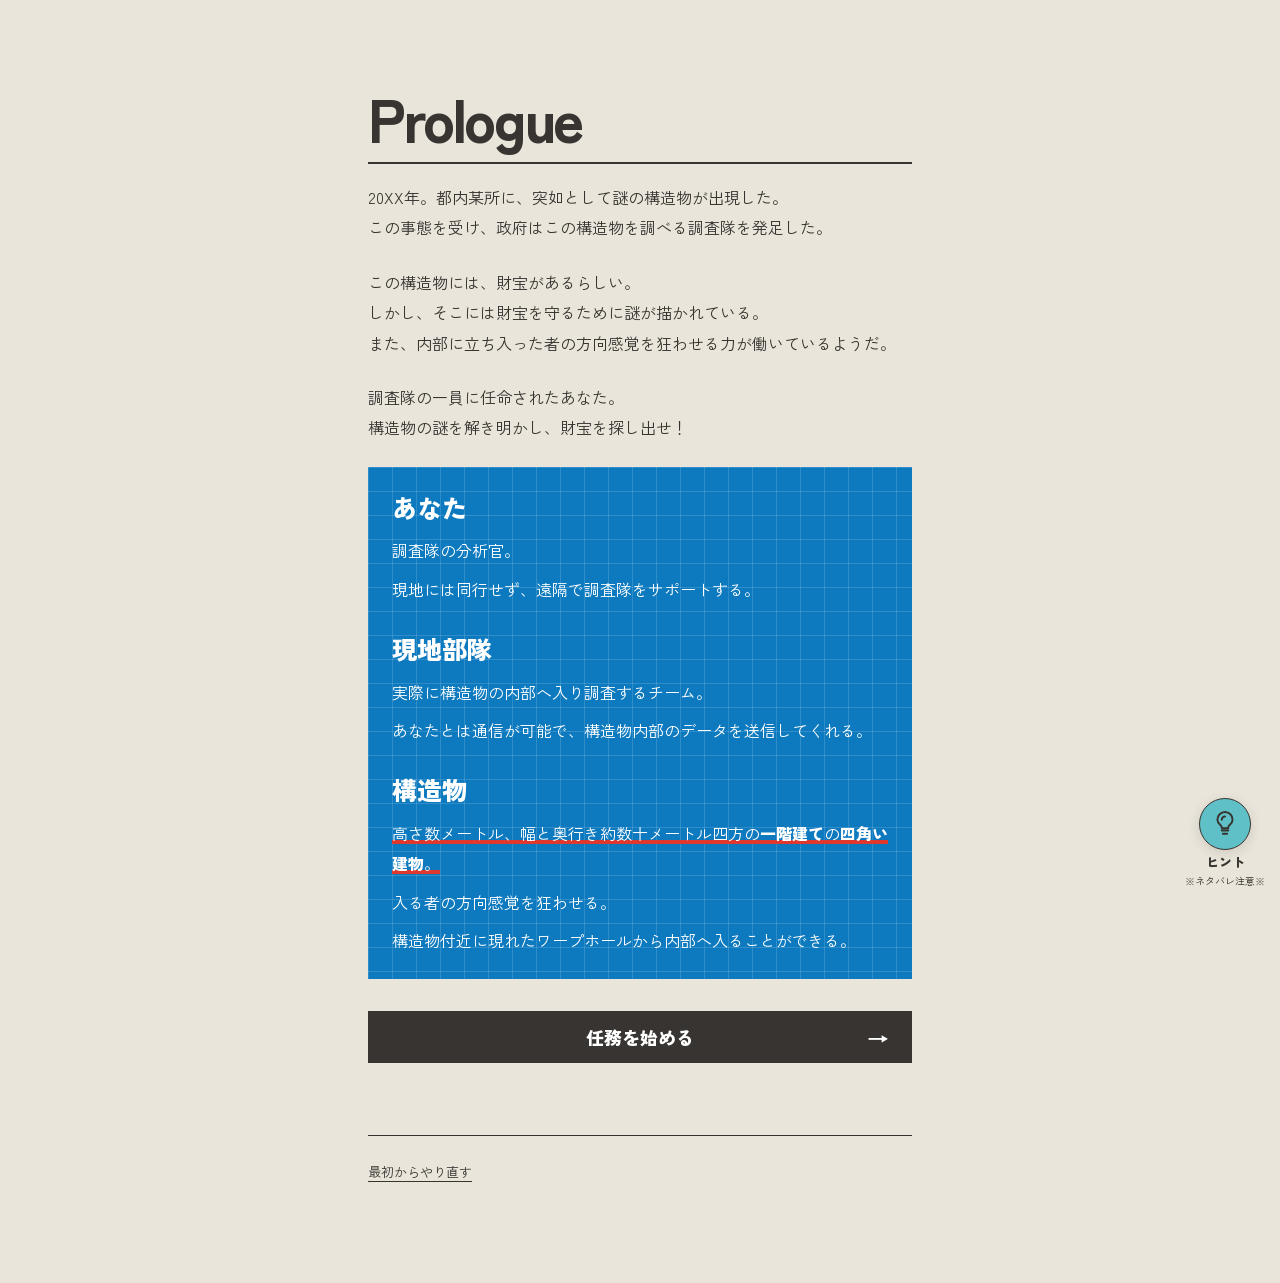
==== commit 1efe37bb: "Update website" ====
--- a/index.html
+++ b/index.html
@@ -36,20 +36,15 @@
       <p id="incomplete-message">すべての解答欄を埋める必要があります。</p>
       <form method="dialog"><button autofocus>OK</button></form>
     </dialog>
-    <!-- Set the hint destination here when the hint site is ready. -->
-    <button
-      class="hint-button"
-      type="button"
-      aria-label="ヒント（準備中）"
-      aria-disabled="true"
-      title="ヒント（準備中）"
-    >
-      <svg viewBox="0 0 24 24" aria-hidden="true" focusable="false">
-        <path
-          d="M9 18h6M10 21h4M9 15c0-2-4-3-4-7a7 7 0 0 1 14 0c0 4-4 5-4 7v1H9z"
-        />
-        <path d="M12 5a3 3 0 0 0-3 3" />
-      </svg>
-    </button>
+    <a class="hint-launcher" href="./hints.html" target="_blank" rel="noopener" aria-label="ヒント（ネタバレ注意）">
+      <span class="hint-button">
+        <svg viewBox="0 0 24 24" aria-hidden="true" focusable="false">
+          <path d="M9 18h6M10 21h4M9 15c0-2-4-3-4-7a7 7 0 0 1 14 0c0 4-4 5-4 7v1H9z" />
+          <path d="M12 5a3 3 0 0 0-3 3" />
+        </svg>
+      </span>
+      <span class="hint-caption">ヒント</span>
+      <span class="hint-warning">※ネタバレ注意※</span>
+    </a>
   </body>
 </html>
--- a/styles.css
+++ b/styles.css
@@ -183,30 +183,12 @@
   border-color: var(--sub);
 }
 .arrow {
-  width: 20px;
-  height: 12px;
   position: absolute;
   right: 22px;
-  top: calc(50% - 6px);
-}
-.arrow:before {
-  content: "";
-  position: absolute;
-  width: 20px;
-  height: 2px;
-  background: currentColor;
-  top: 5px;
-}
-.arrow:after {
-  content: "";
-  position: absolute;
-  width: 9px;
-  height: 9px;
-  right: 0;
-  top: 1px;
-  border-top: 2px solid currentColor;
-  border-right: 2px solid currentColor;
-  transform: rotate(45deg);
+  top: 50%;
+  transform: translateY(-50%);
+  font-size: 22px;
+  line-height: 1;
 }
 .chapter {
   padding-top: 64px;
@@ -307,15 +289,12 @@
   margin-top: 10px;
 }
 .complete-note {
-  font-size: 16px;
+  font-size: 40px;
   font-weight: 900;
   color: var(--step);
   padding: 16px 0;
-  border-bottom: 1px solid var(--sub);
-}
-.chapter[data-number="3"] .complete-note {
-  color: var(--ink);
-}
+}
+
 .area {
   margin-top: 32px;
 }
@@ -737,3 +716,92 @@
   background: var(--base);
   pointer-events: none;
 }
+
+/* PCの本文幅544pxを基準に、全画面幅で同じ改行位置のまま縮小する。 */
+.story {
+  width: 544px;
+  zoom: var(--story-scale, 1);
+  gap: 24px;
+}
+.story p,
+.story li {
+  font-size: 16px;
+  -webkit-text-size-adjust: none;
+  text-size-adjust: none;
+}
+.story-heading {
+  font-size: 21px;
+}
+.concept-title {
+  font-size: 25px;
+  margin-bottom: 12px;
+}
+.story-dialogue {
+  margin-left: 8px;
+  padding: 16px;
+}
+.story-notice {
+  padding: 18px 16px;
+}
+.concept-panel {
+  padding: 24px;
+}
+.story-list {
+  padding-left: 22.4px;
+}
+/* content.jsonの文字装飾。改行した場合も各行に下線を表示する。 */
+.story strong {
+  font-weight: 900;
+}
+.red-underline {
+  text-decoration-line: underline;
+  text-decoration-color: #df382e;
+  text-decoration-thickness: 3.5px;
+  text-underline-offset: 0em;
+  text-decoration-skip-ink: none;
+}
+
+/* クリア表示では、本文用の画像余白を重ねない。 */
+.completion > .complete-note {
+  margin-top: 24px;
+  padding: 0 0 24px;
+  line-height: 1.3;
+}
+.completion > .area {
+  margin-top: 0;
+}
+/* 場面転換・時間経過の表示（content.json: type = interlude）。 */
+.story-interlude {
+  font-weight: 900;
+  text-align: center;
+}
+.story p.story-interlude {
+  font-weight: 900;
+  text-align: center;
+  font-size: 20px;
+}
+
+/* Area6の灰色はベース背景・白背景でも読みやすい濃さにする。 */
+.bonus { --bonus-ink: #626262; color: var(--bonus-ink); }
+.bonus .chapter-heading,
+.bonus .complete-note,
+.bonus .story-notice { color: var(--bonus-ink); }
+.bonus .answer-row input { color: var(--bonus-ink); }
+.bonus .primary,
+.bonus .primary:disabled { background: #626262; color: #fff; }
+.area-hint-link { display: block; text-align: center; margin-top: 16px; font-size: 16px; }
+.hint-launcher {
+  position: fixed;
+  right: max(12px, env(safe-area-inset-right));
+  bottom: max(12px, env(safe-area-inset-bottom));
+  z-index: 20;
+  display: grid;
+  justify-items: center;
+  gap: 3px;
+  text-decoration: none;
+  color: var(--ink);
+}
+.hint-launcher .hint-button { position: static; cursor: pointer; }
+.hint-caption, .hint-warning { background: var(--base); padding-inline: 3px; line-height: 1.4; }
+.hint-caption { font-size: 13px; font-weight: 900; }
+.hint-warning { font-size: 10px; }
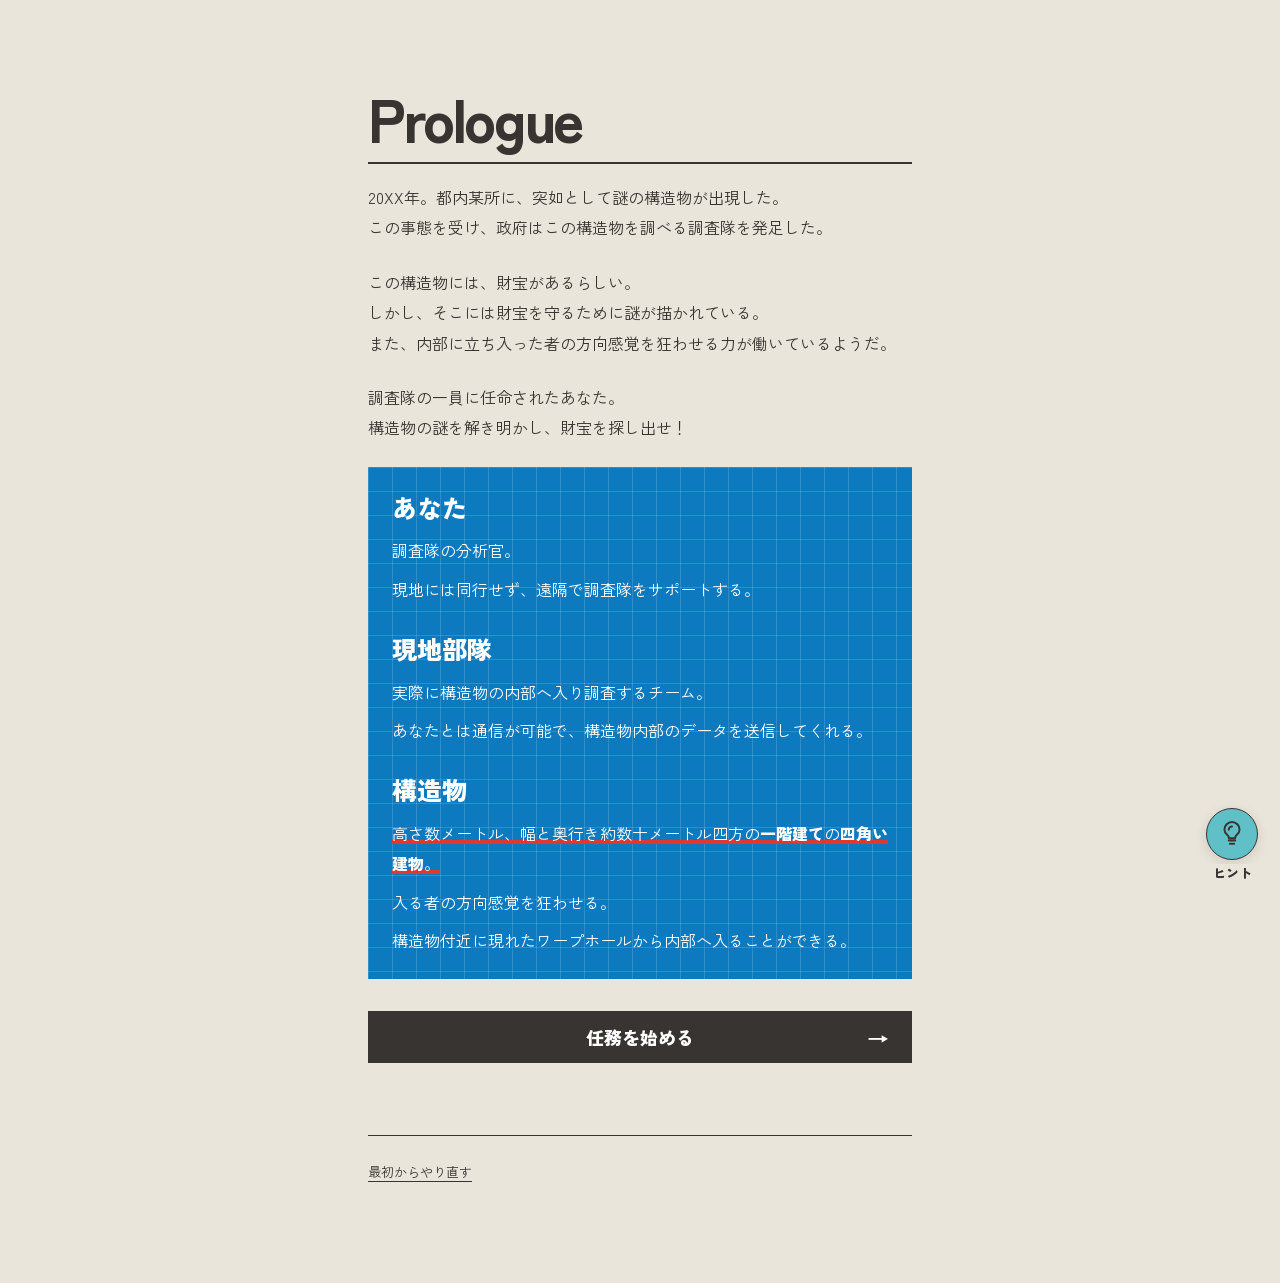
==== commit c1b57f19: "Update website" ====
--- a/index.html
+++ b/index.html
@@ -7,7 +7,7 @@
     <meta name="robots" content="noindex,nofollow" />
     <title>Projectmapping</title>
     <link rel="icon" href="data:," />
-    <link rel="stylesheet" href="./styles.css" />
+    <link rel="stylesheet" href="./styles.css?v=hint-layout-2" />
     <script type="module" src="./app.mjs"></script>
   </head>
   <body>
@@ -36,7 +36,7 @@
       <p id="incomplete-message">すべての解答欄を埋める必要があります。</p>
       <form method="dialog"><button autofocus>OK</button></form>
     </dialog>
-    <a class="hint-launcher" href="./hints.html" target="_blank" rel="noopener" aria-label="ヒント（ネタバレ注意）">
+    <a class="hint-launcher" href="./hints.html" target="_blank" rel="noopener" aria-label="ヒント">
       <span class="hint-button">
         <svg viewBox="0 0 24 24" aria-hidden="true" focusable="false">
           <path d="M9 18h6M10 21h4M9 15c0-2-4-3-4-7a7 7 0 0 1 14 0c0 4-4 5-4 7v1H9z" />
@@ -44,7 +44,6 @@
         </svg>
       </span>
       <span class="hint-caption">ヒント</span>
-      <span class="hint-warning">※ネタバレ注意※</span>
     </a>
   </body>
 </html>
--- a/styles.css
+++ b/styles.css
@@ -660,12 +660,9 @@
   color: var(--ink);
 }
 
-/* Persistent hint entry; destination will be supplied later. */
+/* ヒントの電球アイコン。固定位置は親リンクで管理する。 */
 .hint-button {
-  position: fixed;
-  right: max(18px, env(safe-area-inset-right));
-  bottom: max(18px, env(safe-area-inset-bottom));
-  z-index: 20;
+  position: static;
   display: grid;
   place-items: center;
   width: 52px;
@@ -790,18 +787,28 @@
 .bonus .primary,
 .bonus .primary:disabled { background: #626262; color: #fff; }
 .area-hint-link { display: block; text-align: center; margin-top: 16px; font-size: 16px; }
+/* 電球とラベルを一組として右下に固定。 */
 .hint-launcher {
   position: fixed;
-  right: max(12px, env(safe-area-inset-right));
-  bottom: max(12px, env(safe-area-inset-bottom));
+  inset: auto max(18px, env(safe-area-inset-right)) max(18px, env(safe-area-inset-bottom)) auto;
   z-index: 20;
-  display: grid;
-  justify-items: center;
-  gap: 3px;
+  width: 60px;
+  display: flex;
+  flex-direction: column;
+  align-items: center;
+  gap: 4px;
+  margin: 0;
+  padding: 0;
   text-decoration: none;
   color: var(--ink);
 }
-.hint-launcher .hint-button { position: static; cursor: pointer; }
-.hint-caption, .hint-warning { background: var(--base); padding-inline: 3px; line-height: 1.4; }
-.hint-caption { font-size: 13px; font-weight: 900; }
-.hint-warning { font-size: 10px; }
+.hint-launcher .hint-button { flex: none; cursor: pointer; }
+.hint-caption {
+  display: block;
+  background: var(--base);
+  padding: 0 4px;
+  font-size: 13px;
+  font-weight: 900;
+  line-height: 1.4;
+  white-space: nowrap;
+}
